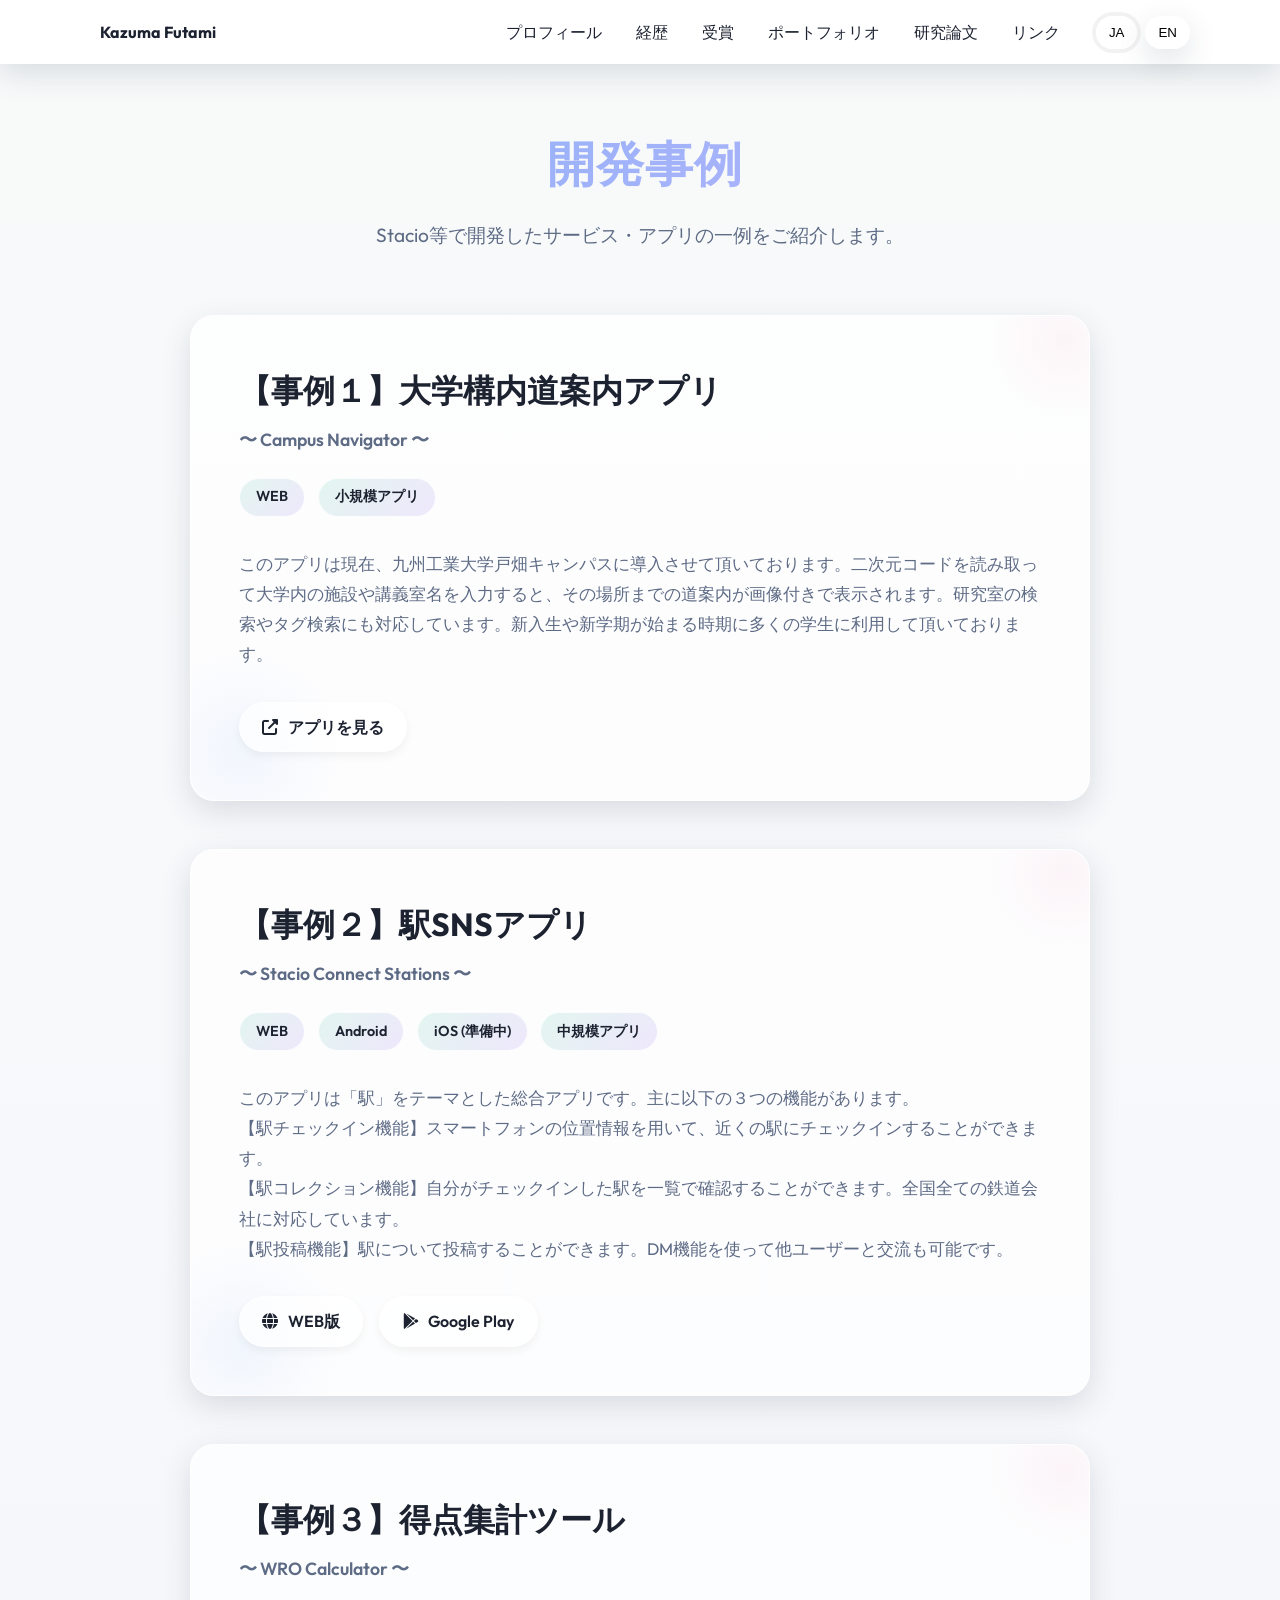
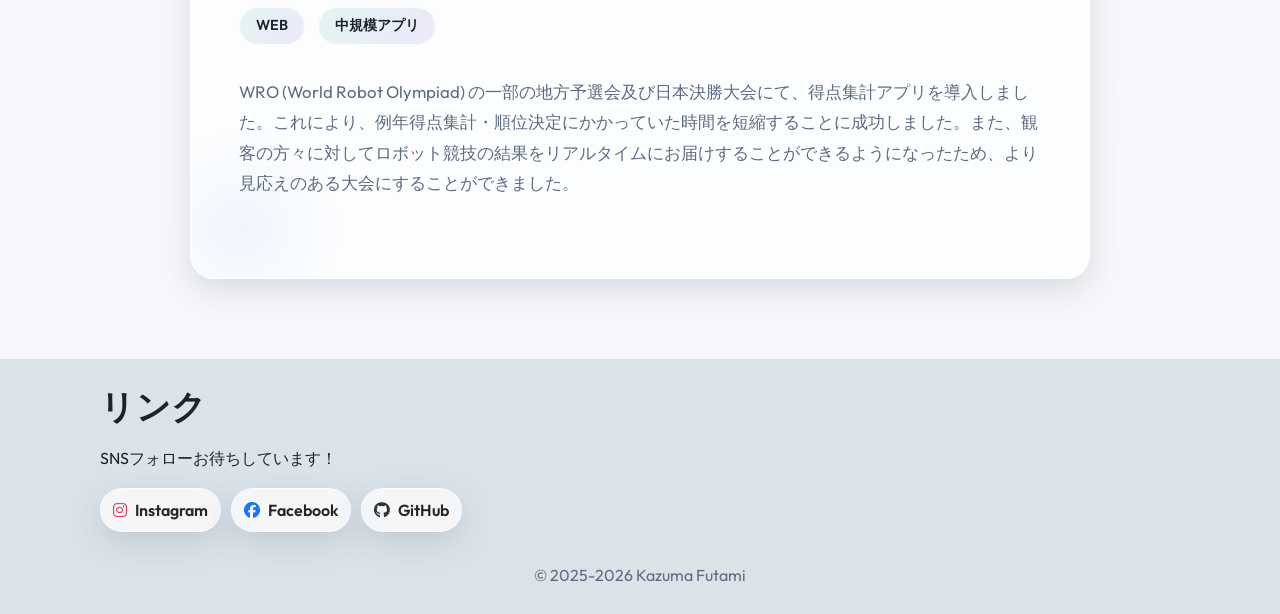
==== portfolio.html @ c8f2c3a1 "add: portfolio" ====
<!doctype html>
<html lang="ja">

<head>
    <meta charset="utf-8" />
    <meta name="viewport" content="width=device-width, initial-scale=1" />
    <title data-ja="Portfolio - Kazuma Futami" data-en="Portfolio - Kazuma Futami">Portfolio - Kazuma Futami</title>
    <link rel="stylesheet" href="./styles/main.css" />
    <link rel="stylesheet" href="./styles/portfolio.css" />
    <link rel="stylesheet" href="./styles/links.css" />
    <link rel="preconnect" href="https://fonts.googleapis.com">
    <link rel="preconnect" href="https://fonts.gstatic.com" crossorigin>
    <link href="https://fonts.googleapis.com/css2?family=Outfit:wght@300;400;600;700&display=swap" rel="stylesheet">
    <link rel="stylesheet" href="https://cdnjs.cloudflare.com/ajax/libs/font-awesome/6.5.0/css/all.min.css">
</head>

<body>
    <header class="topbar glass">
        <div class="container topbar__inner">
            <a class="brand" href="index.html">
                <span class="brand__logo"></span>
                <span class="brand__name" data-en="Kazuma Futami"></span>
            </a>
            <nav class="nav">
                <a href="index.html#about" data-ja="プロフィール" data-en="Profile"></a>
                <a href="index.html#experience" data-ja="経歴" data-en="Experience">経歴</a>
                <a href="index.html#awards" data-ja="受賞" data-en="Awards">受賞</a>
                <a href="index.html#portfolio" data-ja="ポートフォリオ" data-en="Portfolio">ポートフォリオ</a>
                <a href="index.html#publications" data-ja="研究論文" data-en="Publications">研究論文</a>
                <a href="index.html#links" data-ja="リンク" data-en="Links">リンク</a>
            </nav>
            <div class="lang-switch">
                <button id="btn-ja" class="chip" aria-pressed="true">JA</button>
                <button id="btn-en" class="chip" aria-pressed="false">EN</button>
            </div>
        </div>
    </header>

    <section class="section section--portfolio-page">
        <div class="container">
            <div class="portfolio-header animated-item" data-animation="fade-in-up" data-delay="0.1s">
                <h1 class="section__title" data-ja="開発事例" data-en="Products & Works">開発事例</h1>
                <p class="lead" data-ja="Stacio等で開発したサービス・アプリの一例をご紹介します。"
                    data-en="Here are some examples of services and applications developed at Stacio and others."></p>
            </div>

            <div class="project-list">
                <!-- Project 1 -->
                <article class="project-card glass animated-item" data-animation="fade-in-up" data-delay="0.2s">
                    <div class="project-card__content">
                        <h2 class="project-title" data-ja="【事例１】大学構内道案内アプリ" data-en="[Case 1] Campus Navigator"></h2>
                        <p class="project-subtitle">〜 Campus Navigator 〜</p>
                        <div class="project-tags">
                            <span class="tag">WEB</span>
                            <span class="tag">小規模アプリ</span>
                        </div>
                        <p class="project-desc"
                            data-ja="このアプリは現在、九州工業大学戸畑キャンパスに導入させて頂いております。二次元コードを読み取って大学内の施設や講義室名を入力すると、その場所までの道案内が画像付きで表示されます。研究室の検索やタグ検索にも対応しています。新入生や新学期が始まる時期に多くの学生に利用して頂いております。"
                            data-en="Currently introduced at the Tobata Campus of Kyushu Institute of Technology. By scanning a 2D code and entering the name of a facility or lecture room, directions to that location are displayed with images.">
                        </p>
                        <div class="project-links">
                            <a href="http://fk-exp.com/kyutech-navi/guide" target="_blank" rel="noopener"
                                class="pill-link">
                                <i class="fa-solid fa-external-link-alt"></i> アプリを見る
                            </a>
                        </div>
                    </div>
                </article>

                <!-- Project 2 -->
                <article class="project-card glass animated-item" data-animation="fade-in-up" data-delay="0.3s">
                    <div class="project-card__content">
                        <h2 class="project-title" data-ja="【事例２】駅SNSアプリ" data-en="[Case 2] Station SNS App"></h2>
                        <p class="project-subtitle">〜 Stacio Connect Stations 〜</p>
                        <div class="project-tags">
                            <span class="tag">WEB</span>
                            <span class="tag">Android</span>
                            <span class="tag">iOS (準備中)</span>
                            <span class="tag">中規模アプリ</span>
                        </div>
                        <p class="project-desc" data-ja="このアプリは「駅」をテーマとした総合アプリです。主に以下の３つの機能があります。
【駅チェックイン機能】スマートフォンの位置情報を用いて、近くの駅にチェックインすることができます。
【駅コレクション機能】自分がチェックインした駅を一覧で確認することができます。全国全ての鉄道会社に対応しています。
【駅投稿機能】駅について投稿することができます。DM機能を使って他ユーザーと交流も可能です。"
                            data-en="A comprehensive app themed around 'Stations'. Key features include Station Check-in using location, Station Collection of all train companies nationwide, and a Station Posting feature.">
                        </p>
                        <div class="project-links">
                            <a href="https://stacio.jp/home" target="_blank" rel="noopener" class="pill-link"><i
                                    class="fa-solid fa-globe"></i> WEB版</a>
                            <a href="https://play.google.com/store/apps/details?id=jp.stacio.twa" target="_blank"
                                rel="noopener" class="pill-link"><i class="fa-brands fa-google-play"></i> Google
                                Play</a>
                        </div>
                    </div>
                </article>

                <!-- Project 3 -->
                <article class="project-card glass animated-item" data-animation="fade-in-up" data-delay="0.4s">
                    <div class="project-card__content">
                        <h2 class="project-title" data-ja="【事例３】得点集計ツール" data-en="[Case 3] Score Calculator"></h2>
                        <p class="project-subtitle">〜 WRO Calculator 〜</p>
                        <div class="project-tags">
                            <span class="tag">WEB</span>
                            <span class="tag">中規模アプリ</span>
                        </div>
                        <p class="project-desc"
                            data-ja="WRO (World Robot Olympiad) の一部の地方予選会及び日本決勝大会にて、得点集計アプリを導入しました。これにより、例年得点集計・順位決定にかかっていた時間を短縮することに成功しました。また、観客の方々に対してロボット競技の結果をリアルタイムにお届けすることができるようになったため、より見応えのある大会にすることができました。"
                            data-en="Introduced at WRO regional qualifiers and Japan finals. Successfully reduced time for score calculation and provided real-time results to audiences.">
                        </p>
                    </div>
                </article>

            </div>
        </div>
    </section>

    <!-- Links ----------------------------------------------->
    <section id="links" class="section section--links">
        <div class="container">
            <h2 class="section__title" data-ja="リンク" data-en="Links">リンク</h2>

            <p data-ja="SNSフォローお待ちしています！" data-en="Please follow me !!"></p>
            <ul class="links">
                <li>
                    <a class="chip link sns-instagram" href="https://www.instagram.com/kazuma_f3k" target="_blank"
                        rel="noopener">
                        <i class="fa-brands fa-instagram"></i> Instagram
                    </a>
                </li>
                <li>
                    <a class="chip link sns-facebook" href="https://www.facebook.com/profile.php?id=61580060428258"
                        target="_blank" rel="noopener">
                        <i class="fa-brands fa-facebook"></i> Facebook
                    </a>
                </li>
                <!-- <li>
            <a class="chip link sns-x" href="https://x.com/yourname" target="_blank" rel="noopener">
                <i class="fa-brands fa-x-twitter"></i> X (Twitter)
            </a>
            </li> -->
                <li>
                    <a class="chip link sns-github" href="https://github.com/f3k-dev" target="_blank" rel="noopener">
                        <i class="fa-brands fa-github"></i> GitHub
                    </a>
                </li>
            </ul>
        </div>
    </section>


    <!-- footer ----------------------------------------------->
    <footer class="footer">
        <div class="container">
            <p>&copy; 2025-<span id="year"></span> <span data-ja="Kazuma Futami" data-en="Kazuma Futami"></span></p>
        </div>
    </footer>

    <script src="scripts.js"></script>
</body>

</html>
---- styles/main.css ----
:root{
  --bg: #f6f7fb;
  --text: #1c2230;
  --muted: #5e6b85;

  --primary: #86b3f4;      /* 淡い青 */
  --accent: #f7a6c2;       /* 淡いピンク */
  --mint: #a8e6cf;         /* ミント */
  --sun: #ffd3b6;          /* サンセット */
  --iris: #bdb2ff;         /* ラベンダー */

  --grad-1: linear-gradient(135deg, var(--primary), var(--iris));
  --grad-2: linear-gradient(135deg, #f2fffa, var(--sun));

  --grad-3: linear-gradient(180deg, #244e88, #cfe3ff);
  --grad-4: linear-gradient(180deg, #cfe3ff, #cfebff);
  --glass-bg: rgba(255, 255, 255, 0.68);
  --glass-border: rgba(255,255,255,0.6);

  --container: 1100px;
  --radius: 18px;
  --shadow: 0 10px 30px rgba(44,61,88,.15);
}

*{box-sizing: border-box}
html,body{margin:0;padding:0}
body{
  font-family: 'Outfit', system-ui, -apple-system, 'Segoe UI', Roboto, 'Hiragino Kaku Gothic ProN', 'Noto Sans JP', 'Yu Gothic', sans-serif;
  color: var(--text);
  /* background:
    radial-gradient(60% 40% at 10% 10%, rgba(134,179,244,.25), transparent 60%),
    radial-gradient(50% 40% at 90% 20%, rgba(183, 148, 244, .22), transparent 60%),
    radial-gradient(30% 30% at 50% 100%, rgba(168, 230, 207, .20), transparent 60%),
    var(--bg); */
  line-height: 1.65;
}

.margin-top0 { margin-top: 0; } 

/* Layout helpers */
.container{width:min(100% - 2rem, var(--container)); margin-inline:auto}
.section{padding: 20px 0}
.section--hero{padding-top: 40px; padding-bottom: 40px; background: var(--grad-3)}
.section--about{padding-top: 40px; padding-bottom: 40px; background: linear-gradient(90deg, rgba(228, 236, 236, 0.268), rgba(179, 153, 200, 0.146))}
.section--awards{background: linear-gradient(175deg, #f6fff8, #fff2cd)}
.section--links{background: #dbe3e9;}
/* .section--yellow{background: linear-gradient(135deg, rgba(197, 237, 158, 0.527), rgba(255, 199, 142, 0.406))} */
.section--experience{background: linear-gradient(180deg, rgba(202, 244, 255, 0.762), rgba(72, 84, 255, 0.406))}

.section__title{
  font-size: clamp(26px, 3.2vw, 34px);
  margin: 0 0 10px 10px;
  letter-spacing: .02em;
}
.lead{font-size: 18px; color: var(--muted); margin-top:-8px;}

/* Topbar */
.topbar{
  position: sticky; top: 0; z-index: 1000;
  backdrop-filter: blur(10px);
  border-bottom:1px solid var(--glass-border);
}
.topbar__inner{
  display:flex; align-items:center; justify-content:space-between; gap: 18px; padding: 10px 0;
}
.brand{display:flex; align-items:center; gap:10px; text-decoration:none; color:inherit}
.brand__logo{font-size: 22px}
.brand__name{font-weight:700}
.nav{display:flex; gap:14px; margin-left:auto}
.nav a{padding:8px 10px; text-decoration:none; color:inherit; border-radius:12px}
.nav a:hover{background: rgba(255,255,255,.4)}
.lang-switch{display:flex; gap:8px; margin-left: 8px}
.chip{
  border:1px solid var(--glass-border); background: var(--glass-bg); border-radius:999px;
  padding:8px 12px; cursor:pointer; box-shadow: var(--shadow);
}
.chip[aria-pressed="true"]{outline: 2px solid #0000; box-shadow: 0 0 0 2px white inset, 0 0 0 4px rgba(0,0,0,.05)}



/* Cards & Glass */
.glass{
  background: var(--glass-bg);
  border: 1px solid var(--glass-border);
  box-shadow: var(--shadow);
}
.card{padding: 6px 24px; border-radius: var(--radius)}
.cards{display:grid; grid-template-columns: repeat(auto-fit, minmax(260px, 1fr)); gap: 16px; padding:0; list-style:none}




/* Footer */
.footer{padding: 10px 0; text-align:center; color: var(--muted); background: #dbe3e9;}
.footer p{margin-top: 0;}

/* Responsive */
@media (max-width: 900px){
  .hero__grid{grid-template-columns: 1fr}
  .nav{display:none}
  .hero__photo img{width: 200px; height: auto;}
}
@media (max-width: 520px){
  /* .section{padding: 72px 0} */
  .hero__meta li{grid-template-columns: 80px 1fr}
}





@media (max-width: 520px){
  .pill-link{ padding:6px 10px; font-size:.9rem; }
}
---- styles/portfolio.css ----
/* Portfolio Section (Main Page Cover) */
.section--portfolio {
    background: linear-gradient(135deg, rgba(168, 230, 207, 0.4), rgba(183, 148, 244, 0.3));
}

.portfolio-cover {
    display: flex;
    align-items: center;
    justify-content: space-between;
    gap: 2rem;
    padding: 3rem;
    border-radius: 24px;
    position: relative;
    overflow: hidden;
    /* margin-top: 1rem; */
}

.portfolio-cover__content {
    flex: 1;
    z-index: 2;
}

.portfolio-cover__content h3 {
    font-size: clamp(28px, 4vw, 36px);
    margin-top: 0;
    margin-bottom: 1rem;
    background: var(--grad-1);
    -webkit-background-clip: text;
    -webkit-text-fill-color: transparent;
}

.portfolio-cover__content p {
    font-size: 1.1rem;
    color: var(--muted);
    margin-bottom: 2rem;
    max-width: 500px;
}

.portfolio-btn {
    display: inline-flex;
    align-items: center;
    gap: 0.8rem;
    padding: 0.8rem 1.8rem;
    font-weight: 600;
    color: var(--text);
    text-decoration: none;
    border-radius: 99px;
    transition: all 0.3s cubic-bezier(0.25, 0.8, 0.25, 1);
    background: rgba(255, 255, 255, 0.8);
    border: 1px solid rgba(255, 255, 255, 0.9);
}

.portfolio-btn:hover {
    transform: translateY(-3px);
    box-shadow: 0 10px 25px rgba(183, 148, 244, 0.3);
    background: #fff;
}

.portfolio-btn i {
    transition: transform 0.3s ease;
}

.portfolio-btn:hover i {
    transform: translateX(5px);
}

.portfolio-cover__visual {
    flex: 1;
    height: 250px;
    position: relative;
    display: flex;
    align-items: center;
    justify-content: center;
    z-index: 1;
}

.cover-icon {
    font-size: 6rem;
    color: rgba(255, 255, 255, 0.9);
    z-index: 2;
    filter: drop-shadow(0 10px 20px rgba(0, 0, 0, 0.1));
}

.blob {
    position: absolute;
    filter: blur(40px);
    border-radius: 50%;
    opacity: 0.6;
    animation: float 8s ease-in-out infinite;
}

.blob-1 {
    width: 200px;
    height: 200px;
    background: var(--primary);
    top: 10%;
    left: 20%;
    animation-delay: 0s;
}

.blob-2 {
    width: 180px;
    height: 180px;
    background: var(--accent);
    bottom: 10%;
    right: 20%;
    animation-delay: -4s;
}

@keyframes float {

    0%,
    100% {
        transform: translateY(0) scale(1);
    }

    50% {
        transform: translateY(-20px) scale(1.05);
    }
}

@media (max-width: 768px) {
    .portfolio-cover {
        flex-direction: column;
        padding: 2rem;
        text-align: center;
    }

    .portfolio-cover__content p {
        margin: 0 auto 2rem;
    }

    .portfolio-cover__visual {
        width: 100%;
        height: 200px;
    }
}

/* Portfolio Target Page Layout */
.section--portfolio-page {
    background: linear-gradient(180deg, rgba(228, 236, 236, 0.268), rgba(246, 247, 251, 1));
    min-height: calc(100vh - 120px);
    padding-top: 60px;
    padding-bottom: 80px;
}

.portfolio-header {
    text-align: center;
    margin-bottom: 4rem;
}

.portfolio-header .section__title {
    font-size: clamp(32px, 5vw, 48px);
    margin-bottom: 1rem;
    background: var(--grad-1);
    -webkit-background-clip: text;
    -webkit-text-fill-color: transparent;
}

.portfolio-header .lead {
    font-size: 1.2rem;
    color: var(--muted);
    max-width: 600px;
    margin: 0 auto;
}

/* Project List (Vertical Layout) */
.project-list {
    display: flex;
    flex-direction: column;
    gap: 3rem;
    max-width: 900px;
    margin: 0 auto;
}

.project-card {
    display: flex;
    flex-direction: column;
    padding: 3rem;
    border-radius: 24px;
    position: relative;
    overflow: hidden;
    transition: transform 0.4s cubic-bezier(0.25, 0.8, 0.25, 1), box-shadow 0.4s;
    background: var(--glass-bg);
    border: 1px solid var(--glass-border);
}

.project-card:hover {
    transform: translateY(-5px) scale(1.01);
    box-shadow: 0 20px 40px rgba(183, 148, 244, 0.15);
}

/* Abstract Background accents inside cards */
.project-card::before {
    content: '';
    position: absolute;
    top: -50px;
    right: -50px;
    width: 150px;
    height: 150px;
    background: radial-gradient(circle, var(--accent) 0%, transparent 70%);
    opacity: 0.1;
    border-radius: 50%;
    z-index: 0;
}

.project-card::after {
    content: '';
    position: absolute;
    bottom: -50px;
    left: -50px;
    width: 200px;
    height: 200px;
    background: radial-gradient(circle, var(--primary) 0%, transparent 70%);
    opacity: 0.1;
    border-radius: 50%;
    z-index: 0;
}

.project-card__content {
    position: relative;
    z-index: 1;
}

.project-title {
    font-size: clamp(24px, 3vw, 32px);
    margin: 0 0 0.5rem 0;
    color: var(--text);
    font-weight: 700;
}

.project-subtitle {
    font-size: 1.1rem;
    color: var(--muted);
    margin: 0 0 1.5rem 0;
    font-weight: 600;
}

.project-tags {
    display: flex;
    flex-wrap: wrap;
    gap: 0.8rem;
    margin-bottom: 2rem;
}

.project-tags .tag {
    background: linear-gradient(135deg, rgba(168, 230, 207, 0.3), rgba(183, 148, 244, 0.2));
    color: var(--text);
    padding: 0.4rem 1rem;
    border-radius: 99px;
    font-size: 0.9rem;
    font-weight: 600;
    border: 1px solid rgba(255, 255, 255, 0.8);
}

.project-desc {
    font-size: 1.05rem;
    color: var(--muted);
    line-height: 1.8;
    margin-bottom: 2rem;
    white-space: pre-wrap;
}

.project-links {
    display: flex;
    gap: 1rem;
    flex-wrap: wrap;
}

.pill-link {
    display: inline-flex;
    align-items: center;
    gap: 0.6rem;
    padding: 0.7rem 1.4rem;
    border-radius: 99px;
    text-decoration: none;
    font-weight: 600;
    background: var(--glass-bg);
    border: 1px solid var(--glass-border);
    color: var(--text);
    transition: all 0.3s ease;
    box-shadow: 0 4px 10px rgba(0, 0, 0, 0.05);
}

.pill-link:hover {
    background: #fff;
    transform: translateY(-2px);
    box-shadow: 0 8px 20px rgba(183, 148, 244, 0.2);
}

@media (max-width: 768px) {
    .project-card {
        padding: 2rem;
    }
}
---- styles/links.css ----
/* Links */
.links{display:flex; flex-wrap:wrap; gap:10px; padding:0; list-style:none}

.section--links p{
    margin-left: 10px;
    margin-top: 0;
}




/* SNSリンク用カラー設定 */
.sns-instagram i { color: #E4405F; }
.sns-facebook i { color: #1877F2; }
.sns-x i { color: #000000; }
.sns-github i { color: #333333; }

.links{
    margin: 0 10px;
}

.links a {
  display: inline-flex;
  align-items: center;
  gap: 8px;
  font-weight: 600;
  text-decoration: none;
  transition: transform 0.2s ease, box-shadow 0.2s ease;
  color: #252525;
}

.links a:hover {
  transform: translateY(-2px);
  box-shadow: 0 4px 12px rgba(0,0,0,0.1);
  text-decoration: none;
}
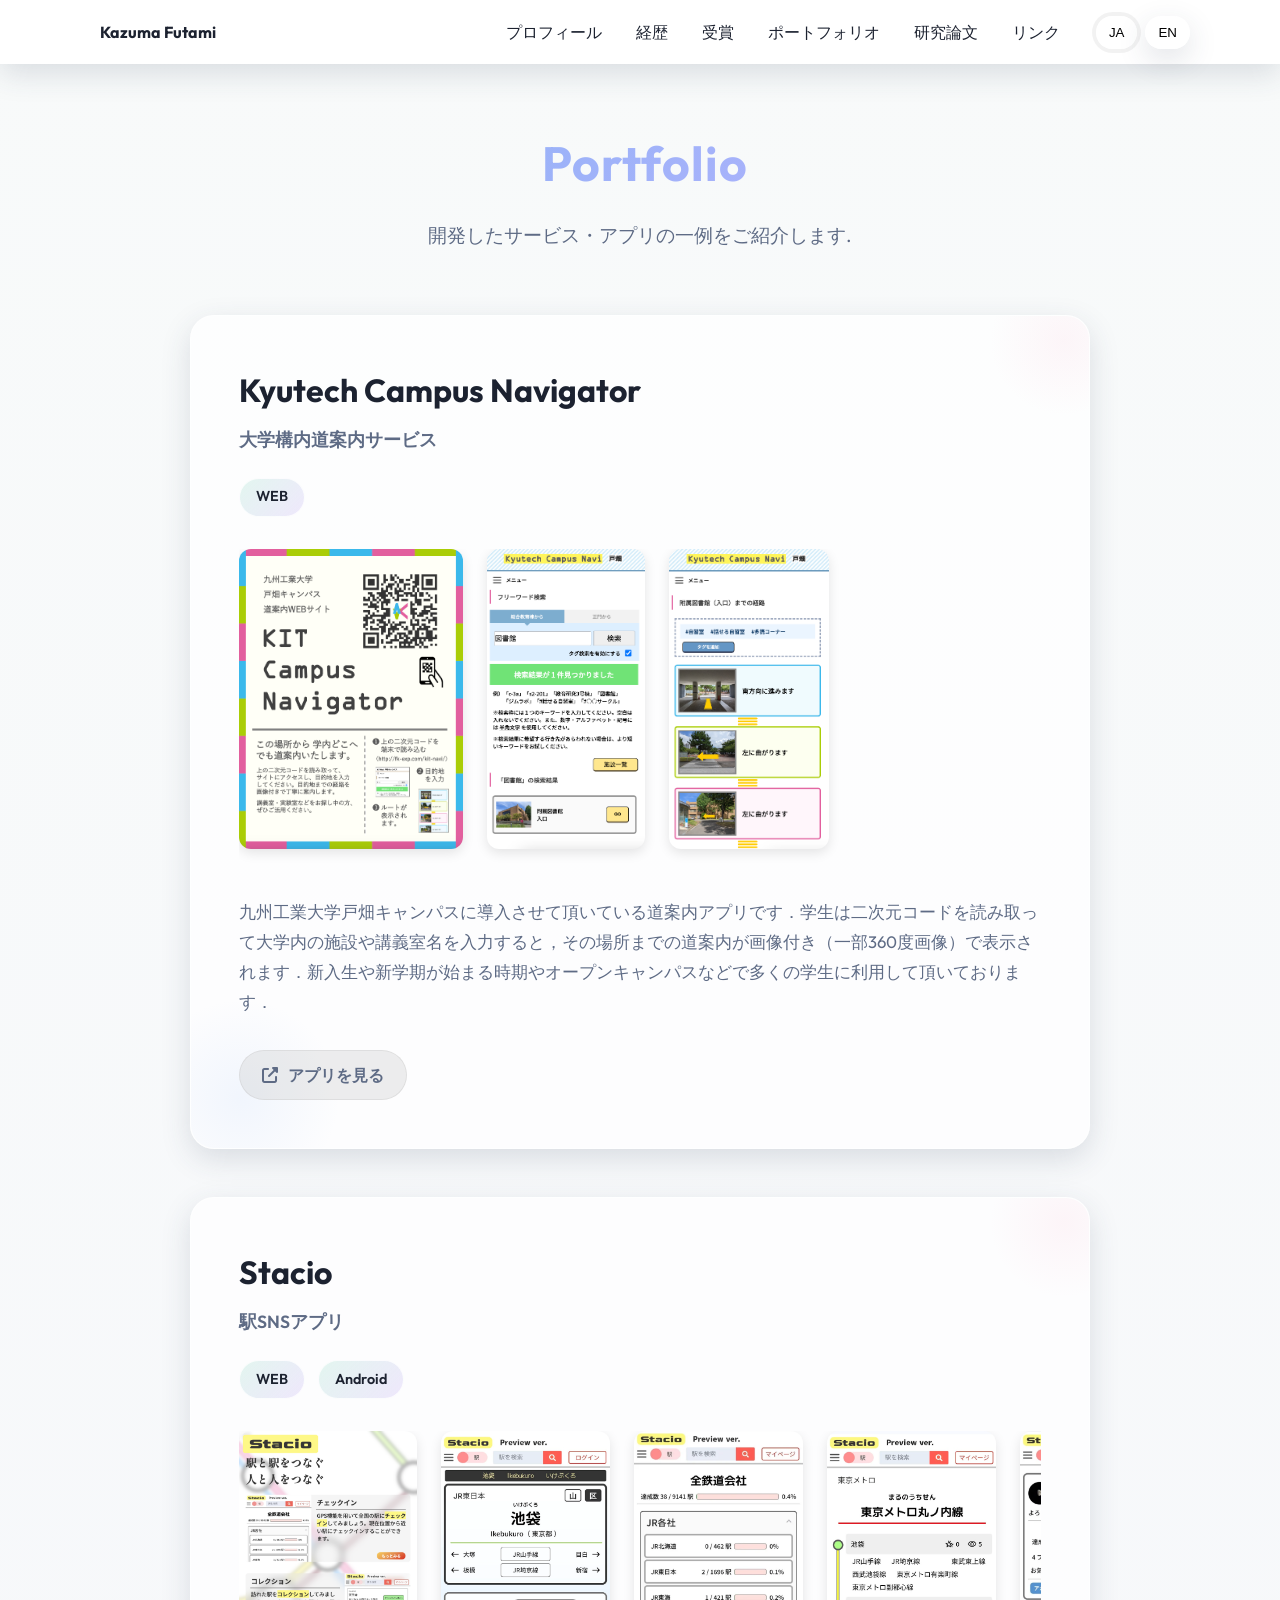
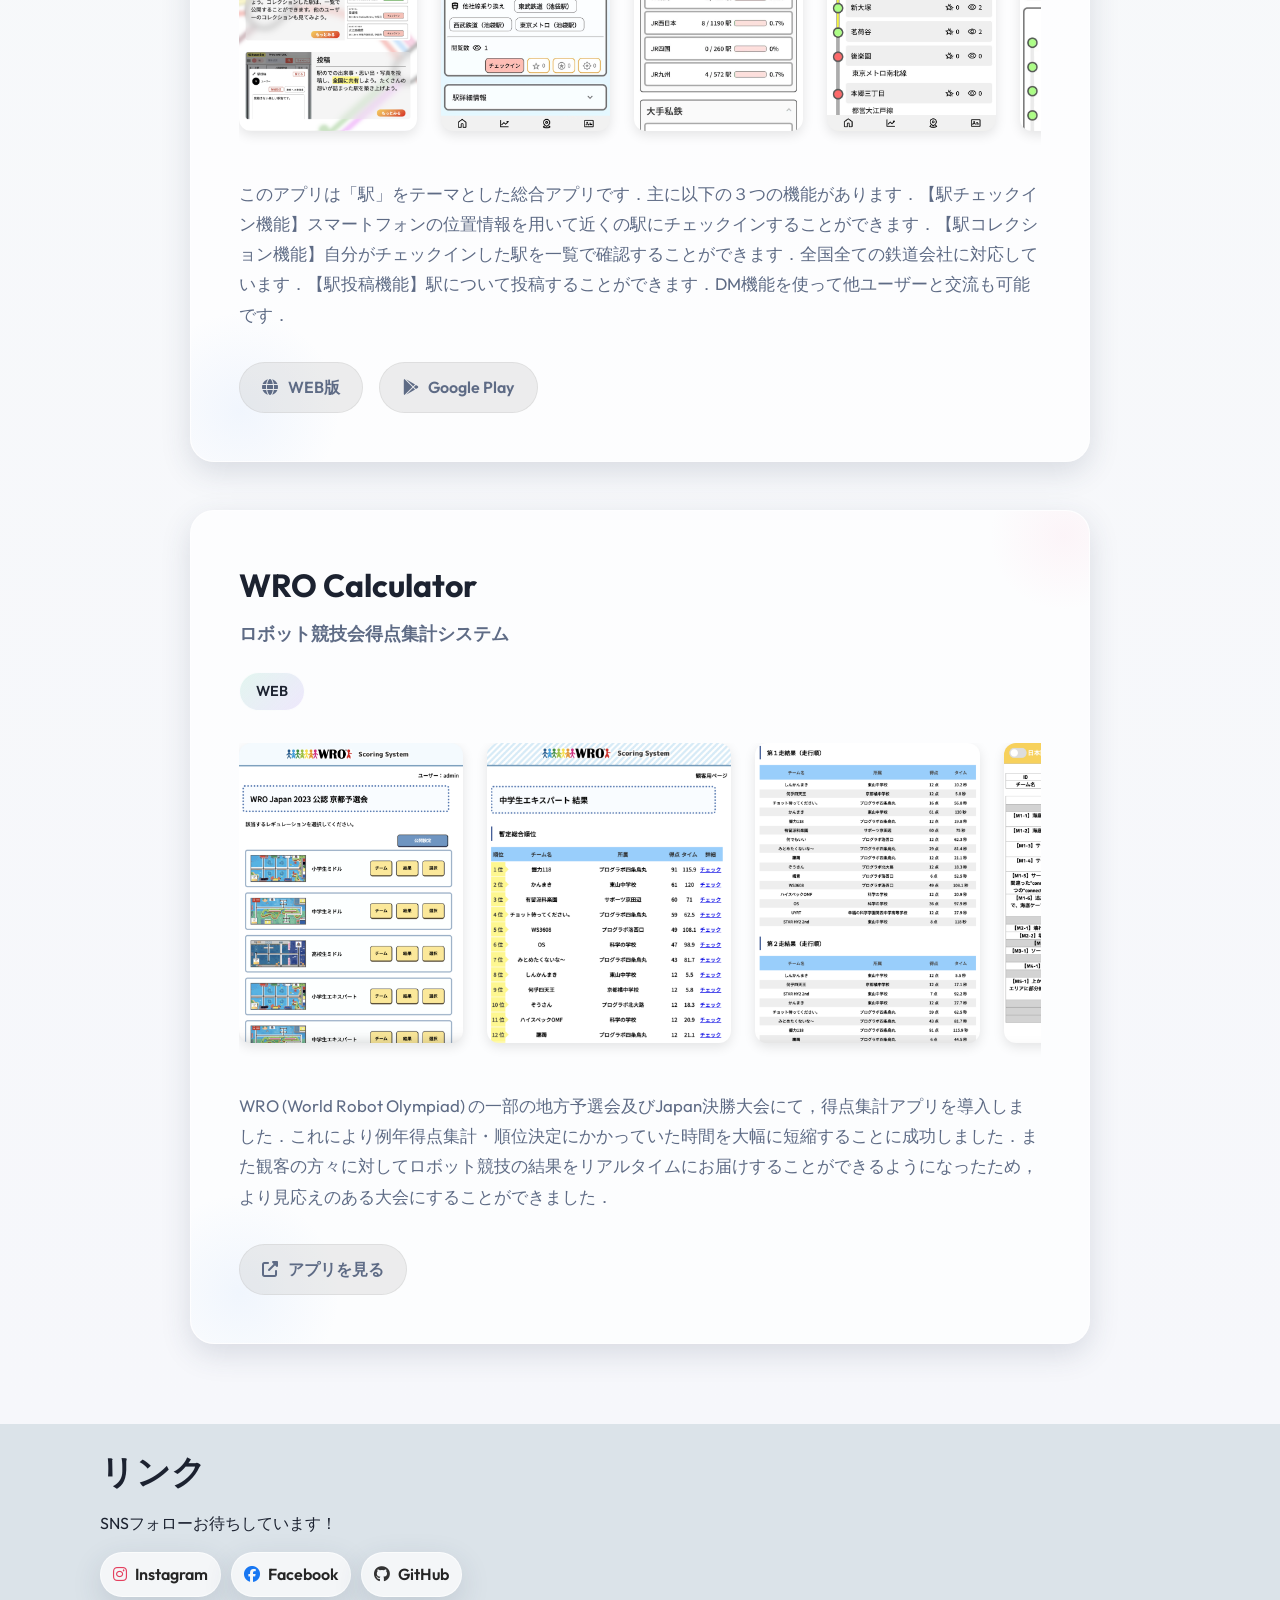
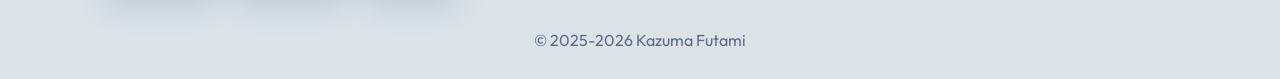
==== commit 088ba57b: "add: portfolio img" ====
--- a/portfolio.html
+++ b/portfolio.html
@@ -39,76 +39,99 @@
     <section class="section section--portfolio-page">
         <div class="container">
             <div class="portfolio-header animated-item" data-animation="fade-in-up" data-delay="0.1s">
-                <h1 class="section__title" data-ja="開発事例" data-en="Products & Works">開発事例</h1>
-                <p class="lead" data-ja="Stacio等で開発したサービス・アプリの一例をご紹介します。"
-                    data-en="Here are some examples of services and applications developed at Stacio and others."></p>
+                <h1 class="section__title" data-ja="Portfolio" data-en="Portfolio"></h1>
+                <p class="lead" data-ja="開発したサービス・アプリの一例をご紹介します."
+                    data-en="Here are some examples of services and applications I have developed."></p>
             </div>
 
             <div class="project-list">
-                <!-- Project 1 -->
+
+
+                <!-- Project 1 -------------------------------------------------------->
                 <article class="project-card glass animated-item" data-animation="fade-in-up" data-delay="0.2s">
                     <div class="project-card__content">
-                        <h2 class="project-title" data-ja="【事例１】大学構内道案内アプリ" data-en="[Case 1] Campus Navigator"></h2>
-                        <p class="project-subtitle">〜 Campus Navigator 〜</p>
+                        <h2 class="project-title" data-ja="Kyutech Campus Navigator" data-en="Kyutech Campus Navigator">
+                        </h2>
+                        <p class="project-subtitle" data-ja="大学構内道案内サービス" data-en="Campus Navigation Service"></p>
                         <div class="project-tags">
                             <span class="tag">WEB</span>
-                            <span class="tag">小規模アプリ</span>
+                        </div>
+                        <div class="project-images">
+                            <img src="assets/portfolio/kcn1.png" alt="Campus Navigator Screenshot 1">
+                            <img src="assets/portfolio/kcn2.png" alt="Campus Navigator Screenshot 2">
+                            <img src="assets/portfolio/kcn3.png" alt="Campus Navigator Screenshot 3">
                         </div>
                         <p class="project-desc"
-                            data-ja="このアプリは現在、九州工業大学戸畑キャンパスに導入させて頂いております。二次元コードを読み取って大学内の施設や講義室名を入力すると、その場所までの道案内が画像付きで表示されます。研究室の検索やタグ検索にも対応しています。新入生や新学期が始まる時期に多くの学生に利用して頂いております。"
-                            data-en="Currently introduced at the Tobata Campus of Kyushu Institute of Technology. By scanning a 2D code and entering the name of a facility or lecture room, directions to that location are displayed with images.">
+                            data-ja="九州工業大学戸畑キャンパスに導入させて頂いている道案内アプリです．学生は二次元コードを読み取って大学内の施設や講義室名を入力すると，その場所までの道案内が画像付き（一部360度画像）で表示されます．新入生や新学期が始まる時期やオープンキャンパスなどで多くの学生に利用して頂いております．"
+                            data-en="This is a navigation app currently introduced at the Kyutech Tobata Campus. By scanning a 2D code and entering the name of a facility or lecture room, students are guided to their destination with images (including some 360-degree views). It is widely used by many students, especially freshmen, during the start of the new semester and at open campuses.">
                         </p>
                         <div class="project-links">
                             <a href="http://fk-exp.com/kyutech-navi/guide" target="_blank" rel="noopener"
-                                class="pill-link">
+                                class="pill-link disabled">
                                 <i class="fa-solid fa-external-link-alt"></i> アプリを見る
                             </a>
                         </div>
                     </div>
                 </article>
 
-                <!-- Project 2 -->
+                <!-- Project 2 -------------------------------------------------------->
                 <article class="project-card glass animated-item" data-animation="fade-in-up" data-delay="0.3s">
                     <div class="project-card__content">
-                        <h2 class="project-title" data-ja="【事例２】駅SNSアプリ" data-en="[Case 2] Station SNS App"></h2>
-                        <p class="project-subtitle">〜 Stacio Connect Stations 〜</p>
+                        <h2 class="project-title" data-ja="Stacio" data-en="Stacio"></h2>
+                        <p class="project-subtitle" data-ja="駅SNSアプリ" data-en="Station SNS App"></p>
                         <div class="project-tags">
                             <span class="tag">WEB</span>
                             <span class="tag">Android</span>
-                            <span class="tag">iOS (準備中)</span>
-                            <span class="tag">中規模アプリ</span>
                         </div>
-                        <p class="project-desc" data-ja="このアプリは「駅」をテーマとした総合アプリです。主に以下の３つの機能があります。
-【駅チェックイン機能】スマートフォンの位置情報を用いて、近くの駅にチェックインすることができます。
-【駅コレクション機能】自分がチェックインした駅を一覧で確認することができます。全国全ての鉄道会社に対応しています。
-【駅投稿機能】駅について投稿することができます。DM機能を使って他ユーザーと交流も可能です。"
-                            data-en="A comprehensive app themed around 'Stations'. Key features include Station Check-in using location, Station Collection of all train companies nationwide, and a Station Posting feature.">
+                        <div class="project-images">
+                            <img src="assets/portfolio/stacio1.png" alt="Stacio Screenshot 1">
+                            <img src="assets/portfolio/stacio2.webp" alt="Stacio Screenshot 2">
+                            <img src="assets/portfolio/stacio3.webp" alt="Stacio Screenshot 3">
+                            <img src="assets/portfolio/stacio4.webp" alt="Stacio Screenshot 4">
+                            <img src="assets/portfolio/stacio5.webp" alt="Stacio Screenshot 5">
+                        </div>
+                        <p class="project-desc"
+                            data-ja="このアプリは「駅」をテーマとした総合アプリです．主に以下の３つの機能があります．【駅チェックイン機能】スマートフォンの位置情報を用いて近くの駅にチェックインすることができます．【駅コレクション機能】自分がチェックインした駅を一覧で確認することができます．全国全ての鉄道会社に対応しています．【駅投稿機能】駅について投稿することができます．DM機能を使って他ユーザーと交流も可能です．"
+                            data-en="This is a comprehensive app themed around 'stations'. It mainly features the following three functions: [Station Check-in] You can check in at nearby stations using your smartphone's location information. [Station Collection] You can view a list of stations you have checked in at. It supports all railway companies nationwide. [Station Post] You can post about stations and interact with other users via the direct message function.">
                         </p>
                         <div class="project-links">
-                            <a href="https://stacio.jp/home" target="_blank" rel="noopener" class="pill-link"><i
-                                    class="fa-solid fa-globe"></i> WEB版</a>
+                            <a href="https://stacio.jp/home" target="_blank" rel="noopener"
+                                class="pill-link disabled"><i class="fa-solid fa-globe"></i> WEB版</a>
                             <a href="https://play.google.com/store/apps/details?id=jp.stacio.twa" target="_blank"
-                                rel="noopener" class="pill-link"><i class="fa-brands fa-google-play"></i> Google
+                                rel="noopener" class="pill-link disabled"><i class="fa-brands fa-google-play"></i>
+                                Google
                                 Play</a>
                         </div>
                     </div>
                 </article>
 
-                <!-- Project 3 -->
+                <!-- Project 3 -------------------------------------------------------->
                 <article class="project-card glass animated-item" data-animation="fade-in-up" data-delay="0.4s">
                     <div class="project-card__content">
-                        <h2 class="project-title" data-ja="【事例３】得点集計ツール" data-en="[Case 3] Score Calculator"></h2>
-                        <p class="project-subtitle">〜 WRO Calculator 〜</p>
+                        <h2 class="project-title" data-ja="WRO Calculator" data-en="WRO Calculator"></h2>
+                        <p class="project-subtitle" data-ja="ロボット競技会得点集計システム"
+                            data-en="Robot Competition Score Calculation System"></p>
                         <div class="project-tags">
                             <span class="tag">WEB</span>
-                            <span class="tag">中規模アプリ</span>
+                        </div>
+                        <div class="project-images">
+                            <img src="assets/portfolio/wro1.png" alt="WRO Calculator Screenshot 1">
+                            <img src="assets/portfolio/wro2.png" alt="WRO Calculator Screenshot 2">
+                            <img src="assets/portfolio/wro3.png" alt="WRO Calculator Screenshot 3">
+                            <img src="assets/portfolio/wro4.png" alt="WRO Calculator Screenshot 4">
                         </div>
                         <p class="project-desc"
-                            data-ja="WRO (World Robot Olympiad) の一部の地方予選会及び日本決勝大会にて、得点集計アプリを導入しました。これにより、例年得点集計・順位決定にかかっていた時間を短縮することに成功しました。また、観客の方々に対してロボット競技の結果をリアルタイムにお届けすることができるようになったため、より見応えのある大会にすることができました。"
-                            data-en="Introduced at WRO regional qualifiers and Japan finals. Successfully reduced time for score calculation and provided real-time results to audiences.">
+                            data-ja="WRO (World Robot Olympiad) の一部の地方予選会及びJapan決勝大会にて，得点集計アプリを導入しました．これにより例年得点集計・順位決定にかかっていた時間を大幅に短縮することに成功しました．また観客の方々に対してロボット競技の結果をリアルタイムにお届けすることができるようになったため，より見応えのある大会にすることができました．"
+                            data-en="We introduced a score calculation app at some regional qualifiers and the Japan finals of the WRO (World Robot Olympiad). This successfully and significantly reduced the time conventionally required for score aggregation and ranking determination. Furthermore, by delivering the results of the robotics competition to the audience in real-time, we were able to make the tournament even more spectacular.">
                         </p>
+                        <div class="project-links">
+                            <a href="#" target="_blank" rel="noopener" class="pill-link disabled">
+                                <i class="fa-solid fa-external-link-alt"></i> アプリを見る
+                            </a>
+                        </div>
                     </div>
                 </article>
+                <!-- Project i -------------------------------------------------------->
 
             </div>
         </div>
--- a/styles/portfolio.css
+++ b/styles/portfolio.css
@@ -123,16 +123,14 @@
     .portfolio-cover {
         flex-direction: column;
         padding: 2rem;
-        text-align: center;
     }
 
     .portfolio-cover__content p {
-        margin: 0 auto 2rem;
+        margin-bottom: 2rem;
     }
 
     .portfolio-cover__visual {
-        width: 100%;
-        height: 200px;
+        display: none;
     }
 }
 
@@ -251,6 +249,46 @@
     font-size: 0.9rem;
     font-weight: 600;
     border: 1px solid rgba(255, 255, 255, 0.8);
+}
+
+.project-images {
+    display: flex;
+    gap: 1.5rem;
+    overflow-x: auto;
+    padding-bottom: 1rem;
+    margin-bottom: 2rem;
+    scroll-snap-type: x mandatory;
+    scroll-behavior: smooth;
+    -webkit-overflow-scrolling: touch;
+}
+
+.project-images::-webkit-scrollbar {
+    height: 8px;
+}
+
+.project-images::-webkit-scrollbar-track {
+    background: rgba(0, 0, 0, 0.05);
+    border-radius: 4px;
+}
+
+.project-images::-webkit-scrollbar-thumb {
+    background: var(--primary);
+    border-radius: 4px;
+}
+
+.project-images::-webkit-scrollbar-thumb:hover {
+    background: var(--iris);
+}
+
+.project-images img {
+    height: 300px;
+    width: auto;
+    border-radius: 12px;
+    object-fit: cover;
+    box-shadow: 0 4px 12px rgba(0, 0, 0, 0.1);
+    scroll-snap-align: start;
+    flex-shrink: 0;
+    background: #fff;
 }
 
 .project-desc {
@@ -282,12 +320,21 @@
     box-shadow: 0 4px 10px rgba(0, 0, 0, 0.05);
 }
 
-.pill-link:hover {
+.pill-link:not(.disabled):hover {
     background: #fff;
     transform: translateY(-2px);
     box-shadow: 0 8px 20px rgba(183, 148, 244, 0.2);
 }
 
+.pill-link.disabled {
+    background: rgba(200, 200, 200, 0.3);
+    color: var(--muted);
+    border-color: rgba(200, 200, 200, 0.4);
+    cursor: not-allowed;
+    pointer-events: none;
+    box-shadow: none;
+}
+
 @media (max-width: 768px) {
     .project-card {
         padding: 2rem;
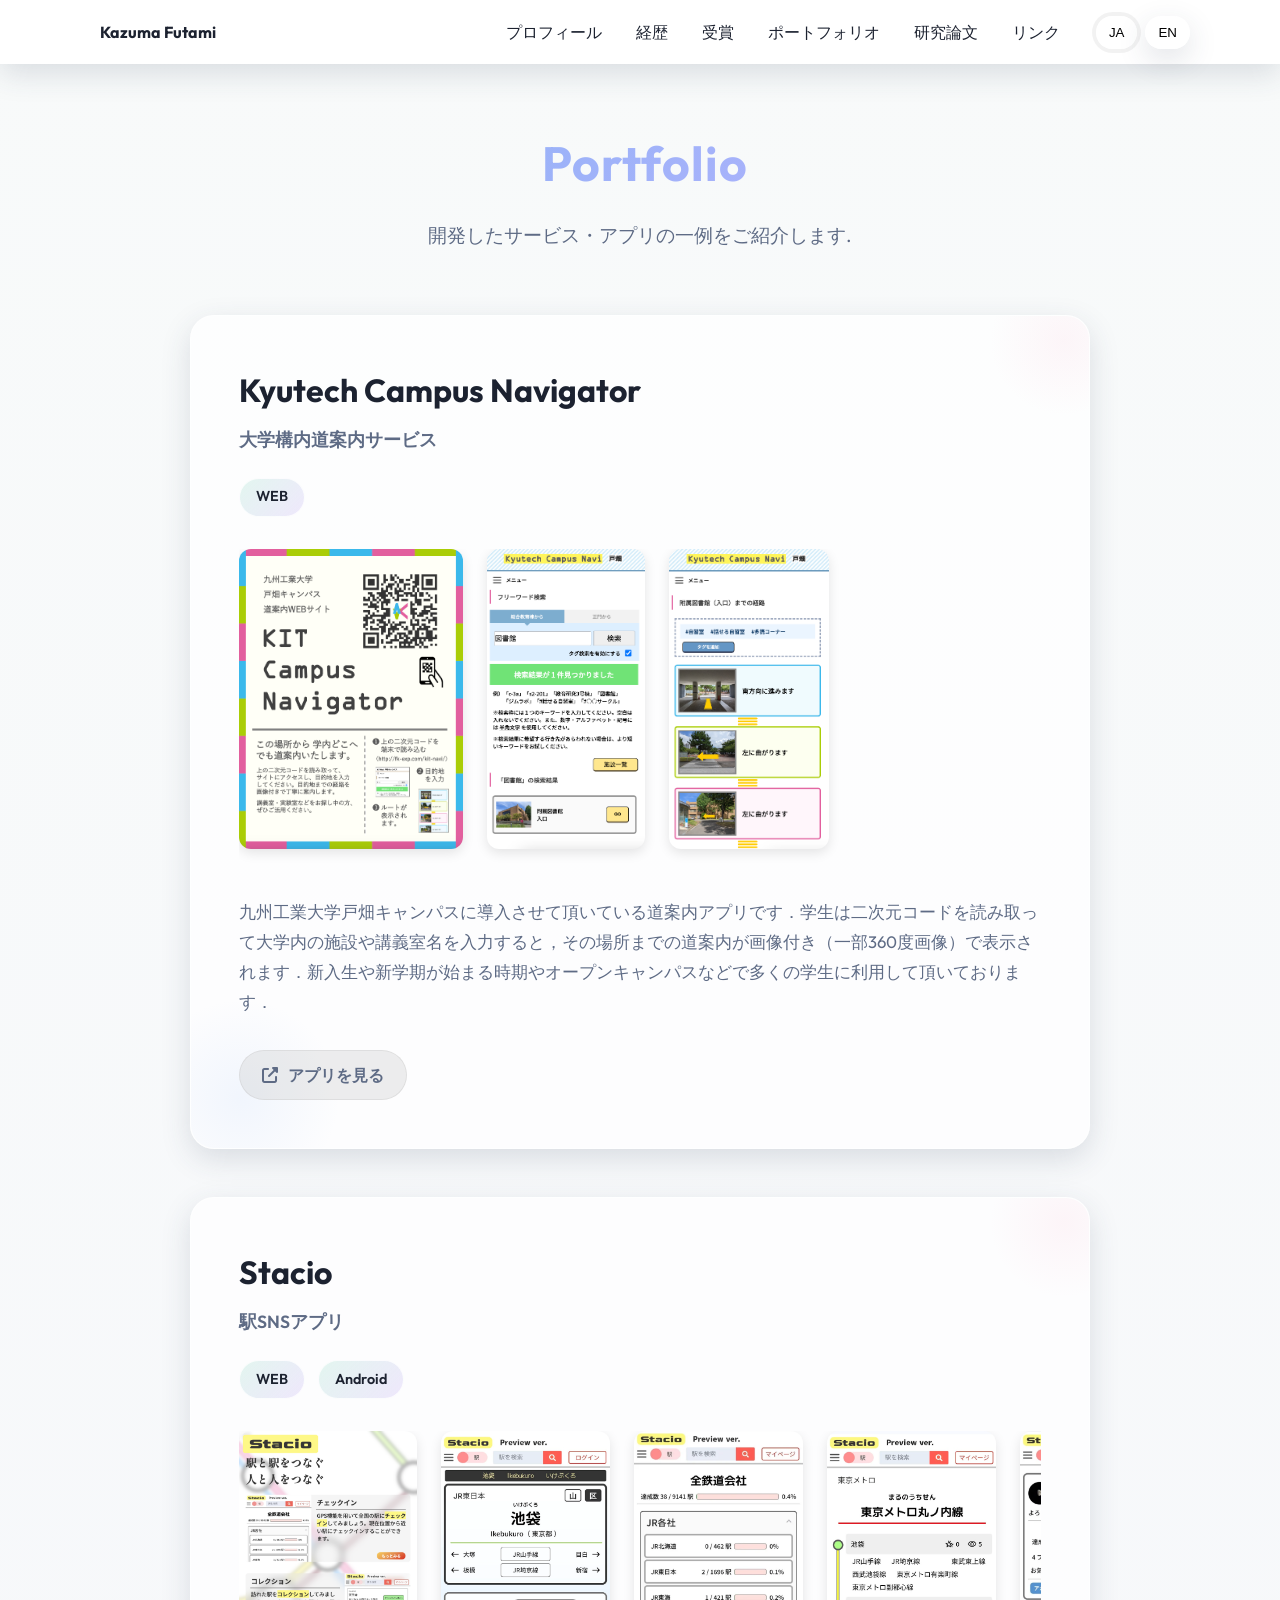
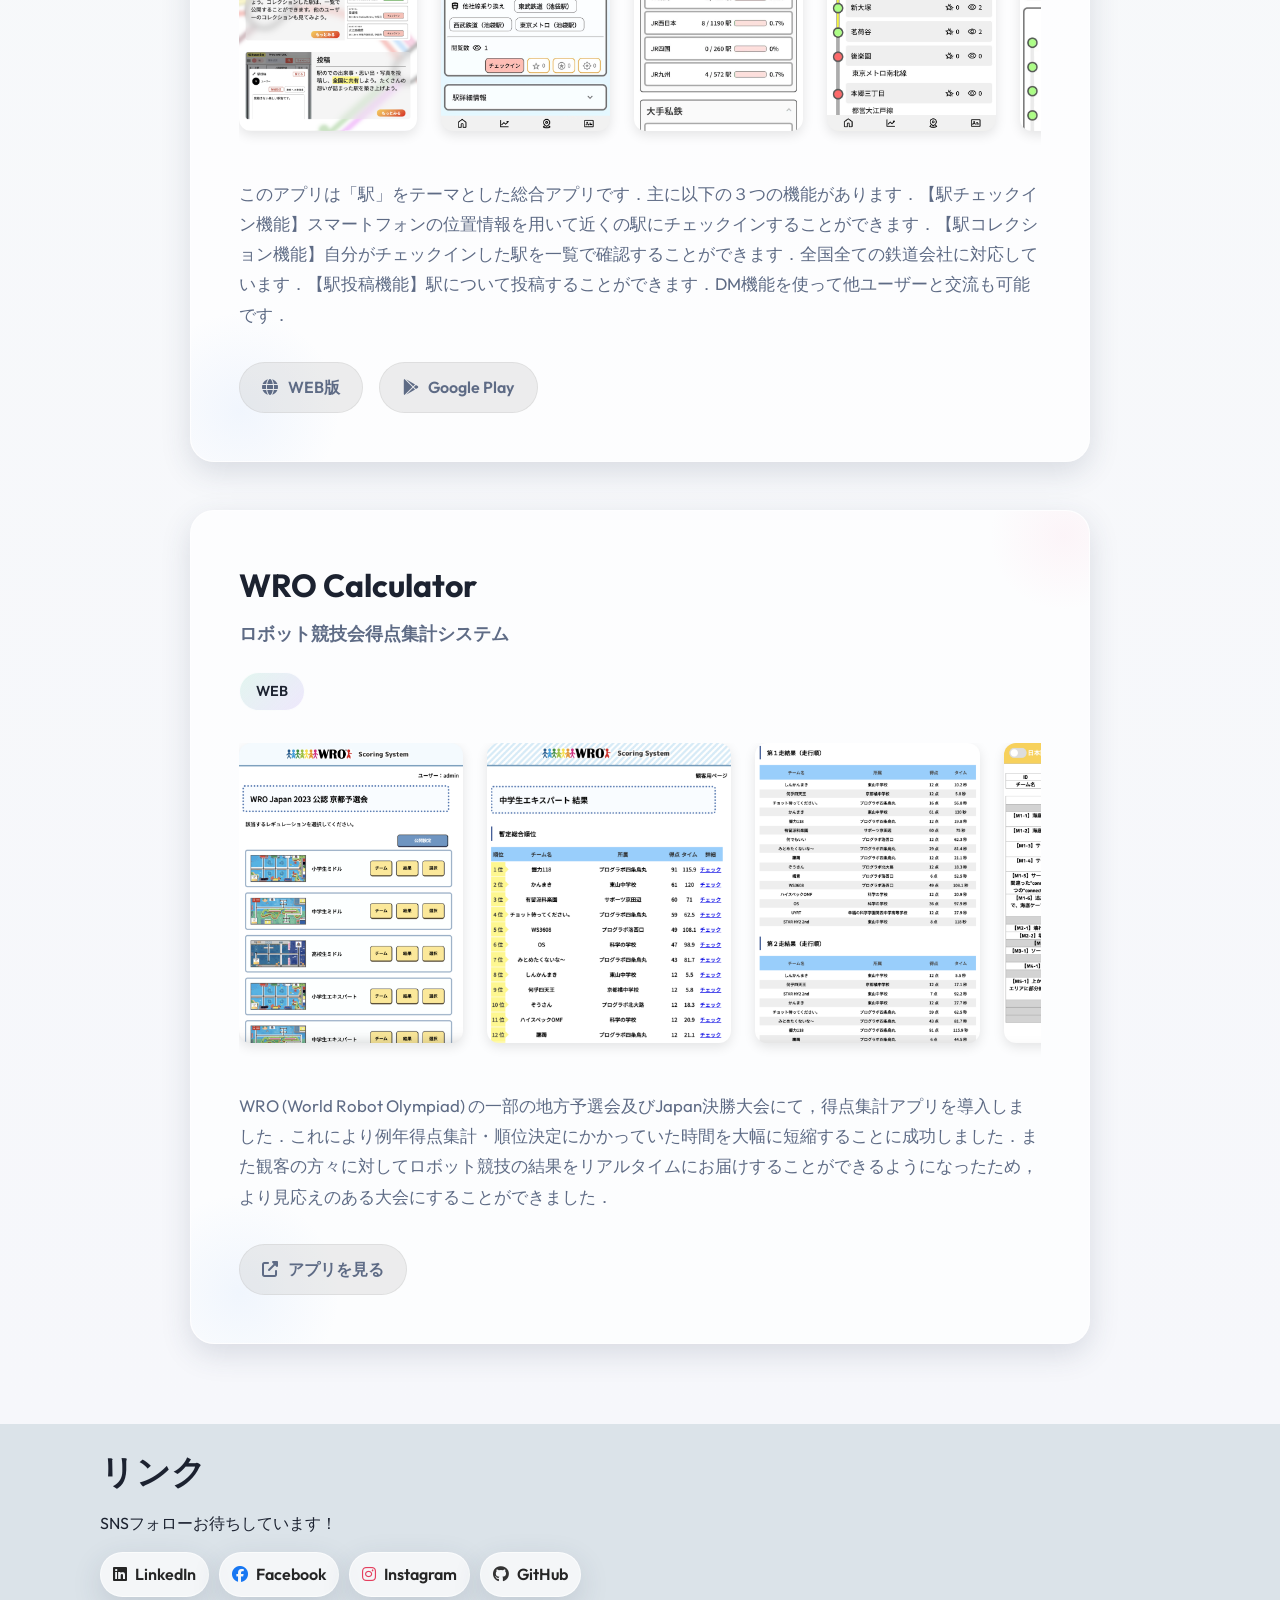
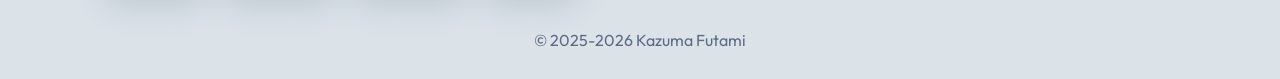
==== commit b88a70a1: "apr26 update" ====
--- a/portfolio.html
+++ b/portfolio.html
@@ -140,33 +140,38 @@
     <!-- Links ----------------------------------------------->
     <section id="links" class="section section--links">
         <div class="container">
-            <h2 class="section__title" data-ja="リンク" data-en="Links">リンク</h2>
+        <h2 class="section__title" data-ja="リンク" data-en="Links">リンク</h2>
 
-            <p data-ja="SNSフォローお待ちしています！" data-en="Please follow me !!"></p>
-            <ul class="links">
-                <li>
-                    <a class="chip link sns-instagram" href="https://www.instagram.com/kazuma_f3k" target="_blank"
-                        rel="noopener">
-                        <i class="fa-brands fa-instagram"></i> Instagram
-                    </a>
-                </li>
-                <li>
-                    <a class="chip link sns-facebook" href="https://www.facebook.com/profile.php?id=61580060428258"
-                        target="_blank" rel="noopener">
-                        <i class="fa-brands fa-facebook"></i> Facebook
-                    </a>
-                </li>
-                <!-- <li>
+        <p data-ja="SNSフォローお待ちしています！" data-en="Please follow me !!"></p>
+        <ul class="links">
+            <li>
+            <a class="chip link sns-linkedin" href="https://www.linkedin.com/in/f3k/" target="_blank" rel="noopener">
+                <i class="fa-brands fa-linkedin"></i> LinkedIn
+            </a>
+            </li>
+            
+            <li>
+            <a class="chip link sns-facebook" href="https://www.facebook.com/profile.php?id=61580060428258"
+                target="_blank" rel="noopener">
+                <i class="fa-brands fa-facebook"></i> Facebook
+            </a>
+            </li>
+            <li>
+            <a class="chip link sns-instagram" href="https://www.instagram.com/kazuma_f3k" target="_blank" rel="noopener">
+                <i class="fa-brands fa-instagram"></i> Instagram
+            </a>
+            </li>
+            <!-- <li>
             <a class="chip link sns-x" href="https://x.com/yourname" target="_blank" rel="noopener">
                 <i class="fa-brands fa-x-twitter"></i> X (Twitter)
             </a>
             </li> -->
-                <li>
-                    <a class="chip link sns-github" href="https://github.com/f3k-dev" target="_blank" rel="noopener">
-                        <i class="fa-brands fa-github"></i> GitHub
-                    </a>
-                </li>
-            </ul>
+            <li>
+            <a class="chip link sns-github" href="https://github.com/f3k-dev" target="_blank" rel="noopener">
+                <i class="fa-brands fa-github"></i> GitHub
+            </a>
+            </li>
+        </ul>
         </div>
     </section>
 
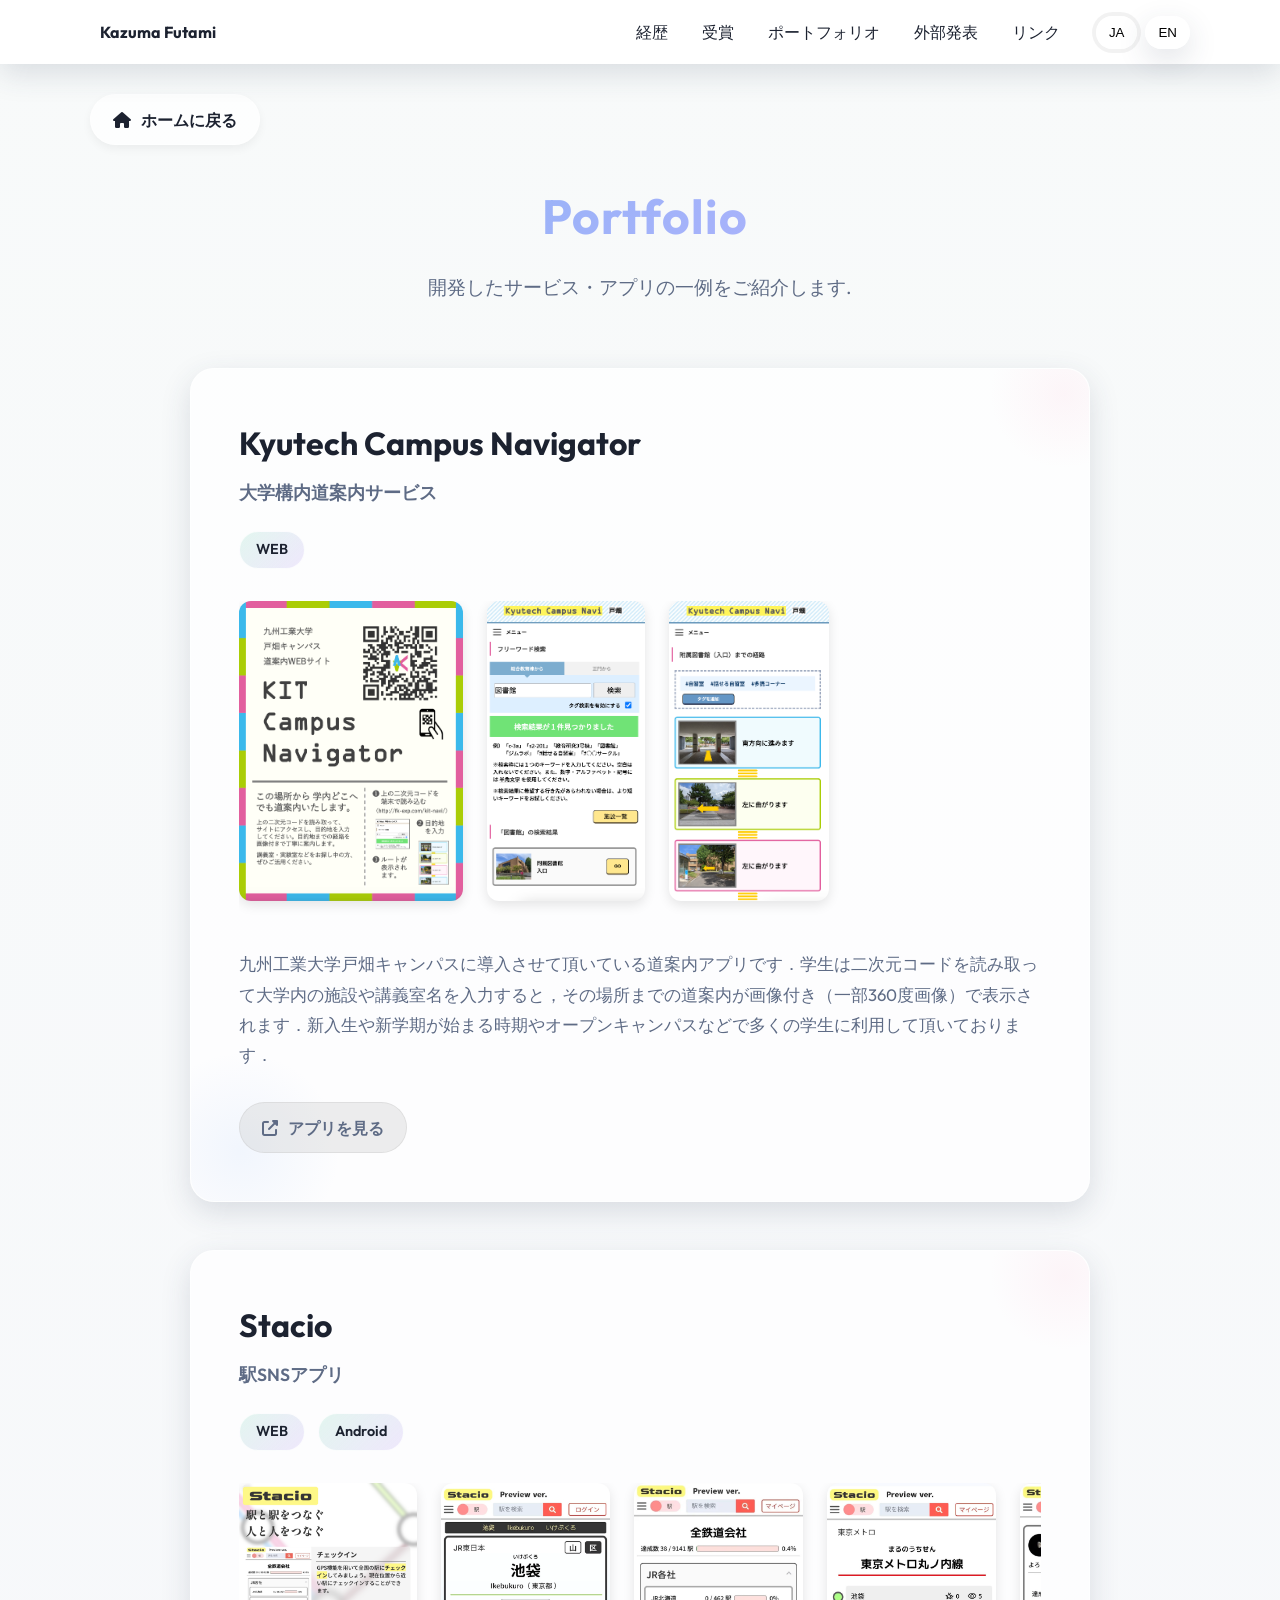
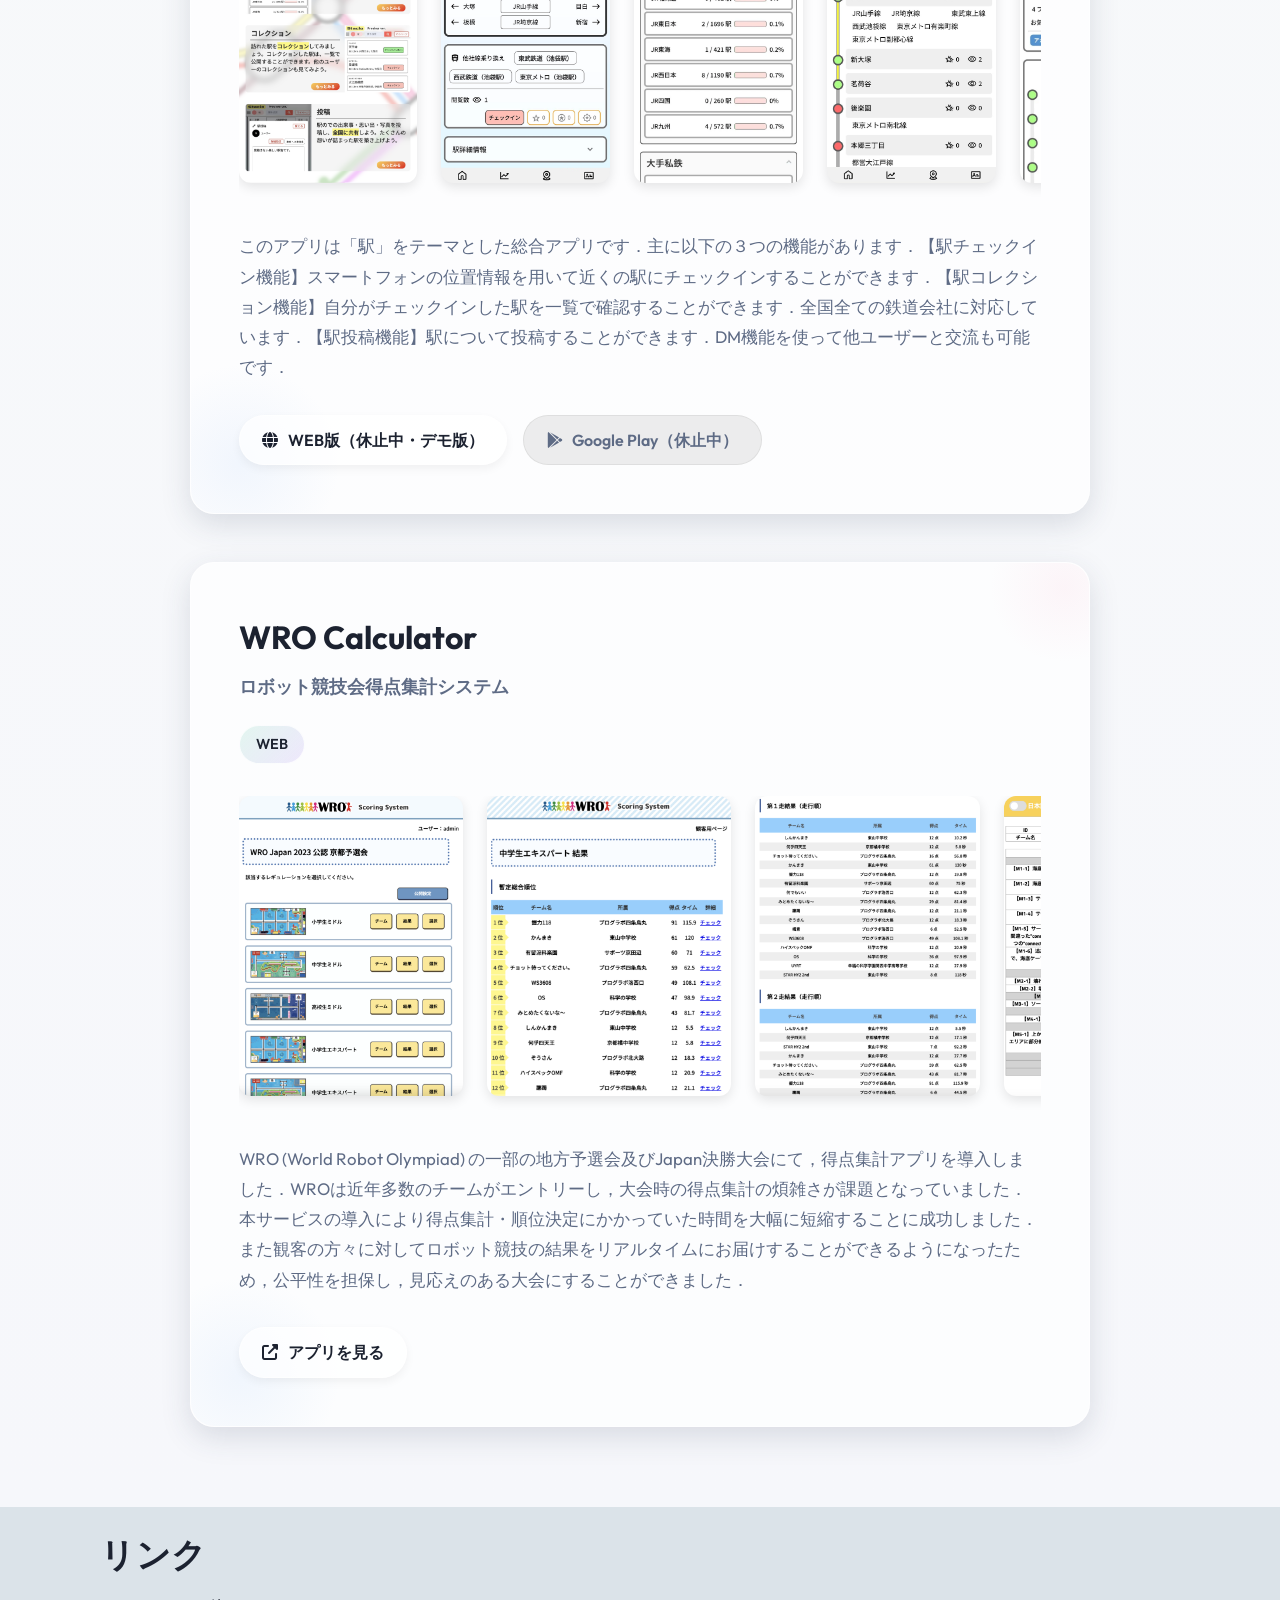
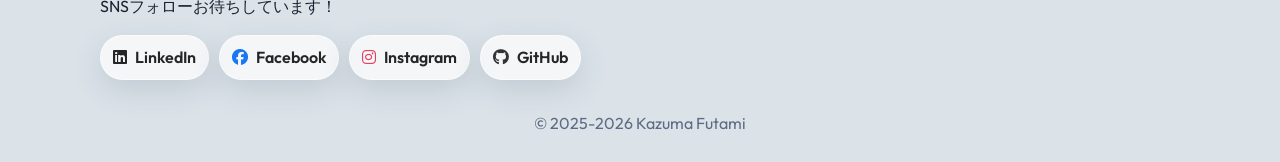
==== commit 8d1616b9: "add: video page" ====
--- a/portfolio.html
+++ b/portfolio.html
@@ -22,11 +22,10 @@
                 <span class="brand__name" data-en="Kazuma Futami"></span>
             </a>
             <nav class="nav">
-                <a href="index.html#about" data-ja="プロフィール" data-en="Profile"></a>
                 <a href="index.html#experience" data-ja="経歴" data-en="Experience">経歴</a>
                 <a href="index.html#awards" data-ja="受賞" data-en="Awards">受賞</a>
                 <a href="index.html#portfolio" data-ja="ポートフォリオ" data-en="Portfolio">ポートフォリオ</a>
-                <a href="index.html#publications" data-ja="研究論文" data-en="Publications">研究論文</a>
+                <a href="index.html#publications" data-ja="外部発表" data-en="Publications">外部発表</a>
                 <a href="index.html#links" data-ja="リンク" data-en="Links">リンク</a>
             </nav>
             <div class="lang-switch">
@@ -38,6 +37,12 @@
 
     <section class="section section--portfolio-page">
         <div class="container">
+            <div class="back-home animated-item" data-animation="fade-in-up" data-delay="0.05s" style="margin-bottom: 2rem;">
+                <a href="index.html" class="pill-link">
+                    <i class="fa-solid fa-house"></i>
+                    <span data-ja="ホームに戻る" data-en="Back to Home"></span>
+                </a>
+            </div>
             <div class="portfolio-header animated-item" data-animation="fade-in-up" data-delay="0.1s">
                 <h1 class="section__title" data-ja="Portfolio" data-en="Portfolio"></h1>
                 <p class="lead" data-ja="開発したサービス・アプリの一例をご紹介します."
@@ -95,12 +100,12 @@
                             data-en="This is a comprehensive app themed around 'stations'. It mainly features the following three functions: [Station Check-in] You can check in at nearby stations using your smartphone's location information. [Station Collection] You can view a list of stations you have checked in at. It supports all railway companies nationwide. [Station Post] You can post about stations and interact with other users via the direct message function.">
                         </p>
                         <div class="project-links">
-                            <a href="https://stacio.jp/home" target="_blank" rel="noopener"
-                                class="pill-link disabled"><i class="fa-solid fa-globe"></i> WEB版</a>
+                            <a href="http://153.127.42.103/home" target="_blank" rel="noopener"
+                                class="pill-link"><i class="fa-solid fa-globe"></i> WEB版（休止中・デモ版）</a>
                             <a href="https://play.google.com/store/apps/details?id=jp.stacio.twa" target="_blank"
                                 rel="noopener" class="pill-link disabled"><i class="fa-brands fa-google-play"></i>
                                 Google
-                                Play</a>
+                                Play（休止中）</a>
                         </div>
                     </div>
                 </article>
@@ -121,11 +126,11 @@
                             <img src="assets/portfolio/wro4.png" alt="WRO Calculator Screenshot 4">
                         </div>
                         <p class="project-desc"
-                            data-ja="WRO (World Robot Olympiad) の一部の地方予選会及びJapan決勝大会にて，得点集計アプリを導入しました．これにより例年得点集計・順位決定にかかっていた時間を大幅に短縮することに成功しました．また観客の方々に対してロボット競技の結果をリアルタイムにお届けすることができるようになったため，より見応えのある大会にすることができました．"
+                            data-ja="WRO (World Robot Olympiad) の一部の地方予選会及びJapan決勝大会にて，得点集計アプリを導入しました．WROは近年多数のチームがエントリーし，大会時の得点集計の煩雑さが課題となっていました．本サービスの導入により得点集計・順位決定にかかっていた時間を大幅に短縮することに成功しました．また観客の方々に対してロボット競技の結果をリアルタイムにお届けすることができるようになったため，公平性を担保し，見応えのある大会にすることができました．"
                             data-en="We introduced a score calculation app at some regional qualifiers and the Japan finals of the WRO (World Robot Olympiad). This successfully and significantly reduced the time conventionally required for score aggregation and ranking determination. Furthermore, by delivering the results of the robotics competition to the audience in real-time, we were able to make the tournament even more spectacular.">
                         </p>
                         <div class="project-links">
-                            <a href="#" target="_blank" rel="noopener" class="pill-link disabled">
+                            <a href="https://calchub.jp/wro_calc/audience/home" target="_blank" rel="noopener" class="pill-link">
                                 <i class="fa-solid fa-external-link-alt"></i> アプリを見る
                             </a>
                         </div>
--- a/styles/portfolio.css
+++ b/styles/portfolio.css
@@ -138,7 +138,7 @@
 .section--portfolio-page {
     background: linear-gradient(180deg, rgba(228, 236, 236, 0.268), rgba(246, 247, 251, 1));
     min-height: calc(100vh - 120px);
-    padding-top: 60px;
+    padding-top: 30px;
     padding-bottom: 80px;
 }
 
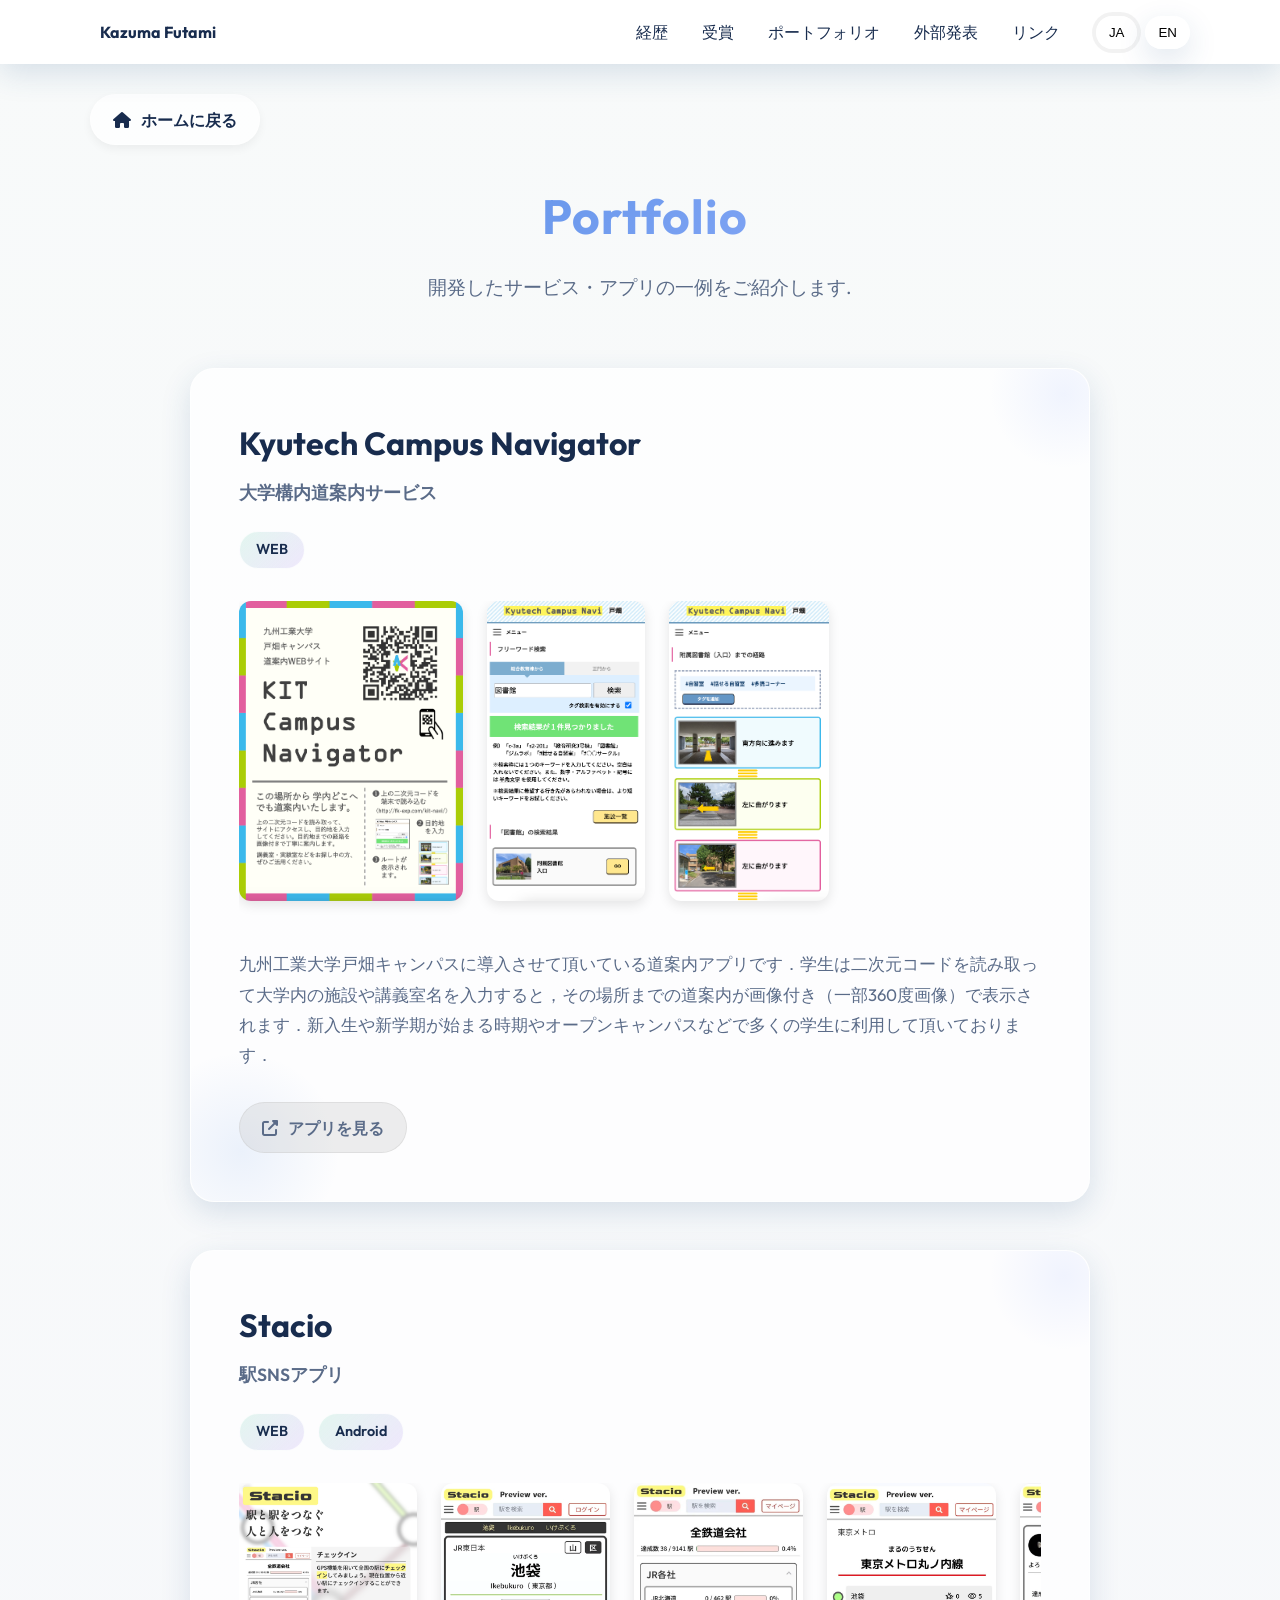
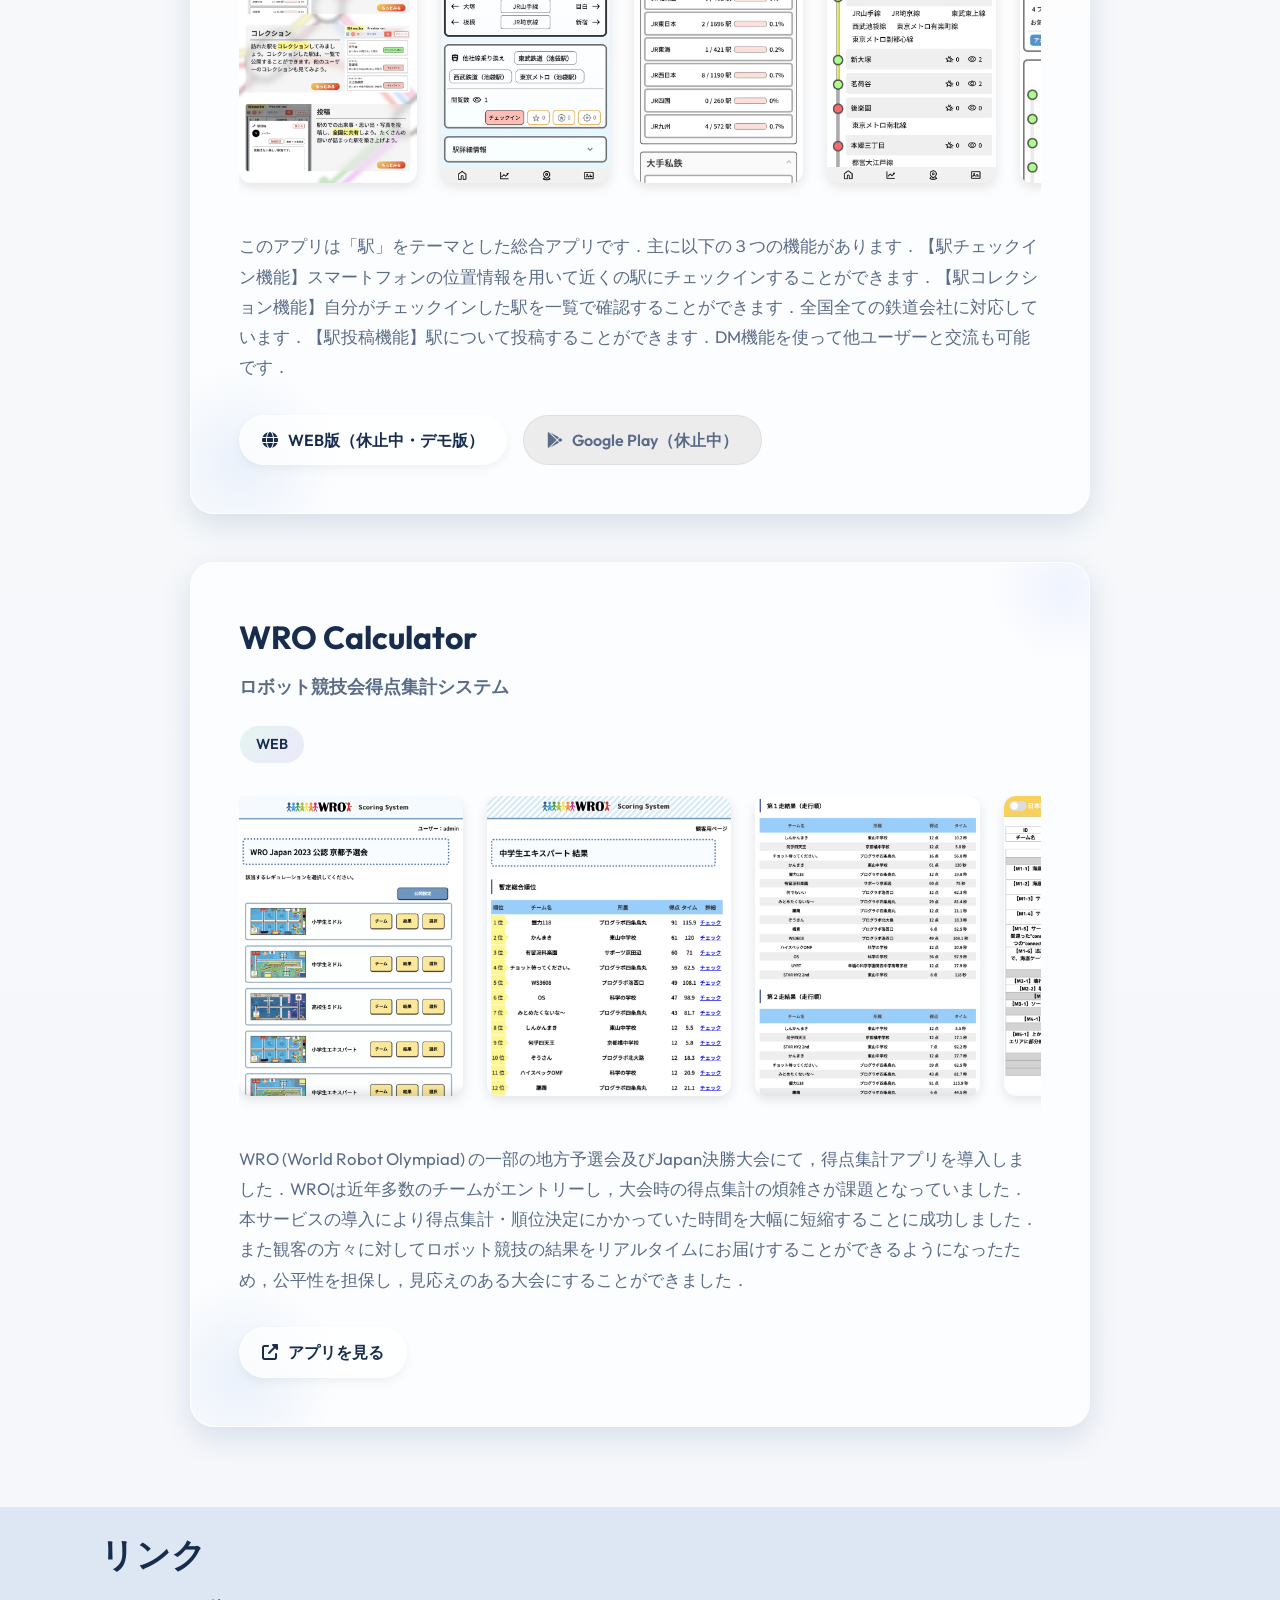
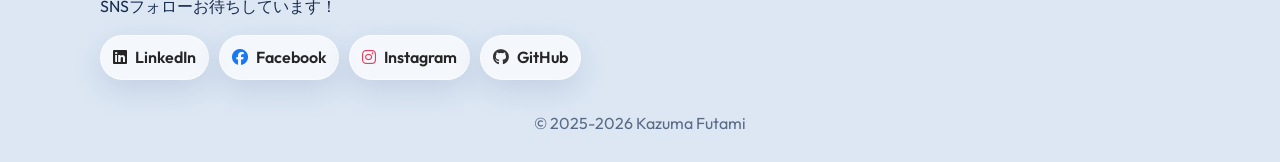
==== commit 6ef85442: "fix: design" ====
--- a/portfolio.html
+++ b/portfolio.html
@@ -73,7 +73,7 @@
                         <div class="project-links">
                             <a href="http://fk-exp.com/kyutech-navi/guide" target="_blank" rel="noopener"
                                 class="pill-link disabled">
-                                <i class="fa-solid fa-external-link-alt"></i> アプリを見る
+                                <i class="fa-solid fa-external-link-alt"></i> <span data-ja="アプリを見る" data-en="View App"></span>
                             </a>
                         </div>
                     </div>
@@ -101,11 +101,10 @@
                         </p>
                         <div class="project-links">
                             <a href="http://153.127.42.103/home" target="_blank" rel="noopener"
-                                class="pill-link"><i class="fa-solid fa-globe"></i> WEB版（休止中・デモ版）</a>
+                                class="pill-link"><i class="fa-solid fa-globe"></i> <span data-ja="WEB版（休止中・デモ版）" data-en="Web (Paused / Demo)"></span></a>
                             <a href="https://play.google.com/store/apps/details?id=jp.stacio.twa" target="_blank"
                                 rel="noopener" class="pill-link disabled"><i class="fa-brands fa-google-play"></i>
-                                Google
-                                Play（休止中）</a>
+                                <span data-ja="Google Play（休止中）" data-en="Google Play (Paused)"></span></a>
                         </div>
                     </div>
                 </article>
@@ -131,7 +130,7 @@
                         </p>
                         <div class="project-links">
                             <a href="https://calchub.jp/wro_calc/audience/home" target="_blank" rel="noopener" class="pill-link">
-                                <i class="fa-solid fa-external-link-alt"></i> アプリを見る
+                                <i class="fa-solid fa-external-link-alt"></i> <span data-ja="アプリを見る" data-en="View App"></span>
                             </a>
                         </div>
                     </div>
--- a/styles/main.css
+++ b/styles/main.css
@@ -1,25 +1,34 @@
 :root{
-  --bg: #f6f7fb;
-  --text: #1c2230;
-  --muted: #5e6b85;
+  --bg: #f2f7fd;           /* 青みのある白 */
+  --text: #182c4e;         /* 濃紺（heroの名前と統一） */
+  --muted: #5a6b88;        /* ブルーグレー */
 
-  --primary: #86b3f4;      /* 淡い青 */
-  --accent: #f7a6c2;       /* 淡いピンク */
-  --mint: #a8e6cf;         /* ミント */
-  --sun: #ffd3b6;          /* サンセット */
-  --iris: #bdb2ff;         /* ラベンダー */
+  /* === Blue system（heroの青を基調） === */
+  --navy: #244e88;         /* hero deep blue（アンカー） */
+  --primary: #4a87e0;      /* メインの青 */
+  --primary-light: #86b3f4;/* 淡い青 */
+  --sky: #cfe3ff;          /* hero light blue */
+
+  /* === Accents（青に馴染む同系アクセント・控えめに使用） === */
+  --accent: #7c9cff;       /* ペリウィンクル */
+  --iris: #9db4ff;         /* 青みのラベンダー */
+  --cyan: #6fd0e6;         /* やわらかいティール */
+
+  /* legacy aliases（青へ寄せて再定義） */
+  --mint: var(--cyan);
+  --sun: var(--sky);
 
   --grad-1: linear-gradient(135deg, var(--primary), var(--iris));
-  --grad-2: linear-gradient(135deg, #f2fffa, var(--sun));
+  --grad-2: linear-gradient(135deg, #eaf3ff, var(--sky));
 
-  --grad-3: linear-gradient(180deg, #244e88, #cfe3ff);
-  --grad-4: linear-gradient(180deg, #cfe3ff, #cfebff);
+  --grad-3: linear-gradient(180deg, var(--navy), var(--sky));
+  --grad-4: linear-gradient(180deg, var(--sky), #eaf4ff);
   --glass-bg: rgba(255, 255, 255, 0.68);
   --glass-border: rgba(255,255,255,0.6);
 
   --container: 1100px;
   --radius: 18px;
-  --shadow: 0 10px 30px rgba(44,61,88,.15);
+  --shadow: 0 10px 30px rgba(36,78,136,.15);
 }
 
 *{box-sizing: border-box}
@@ -29,8 +38,8 @@
   color: var(--text);
   /* background:
     radial-gradient(60% 40% at 10% 10%, rgba(134,179,244,.25), transparent 60%),
-    radial-gradient(50% 40% at 90% 20%, rgba(183, 148, 244, .22), transparent 60%),
-    radial-gradient(30% 30% at 50% 100%, rgba(168, 230, 207, .20), transparent 60%),
+    radial-gradient(50% 40% at 90% 20%, rgba(157, 180, 255, .22), transparent 60%),
+    radial-gradient(30% 30% at 50% 100%, rgba(111, 208, 230, .20), transparent 60%),
     var(--bg); */
   line-height: 1.65;
 }
@@ -41,11 +50,10 @@
 .container{width:min(100% - 2rem, var(--container)); margin-inline:auto}
 .section{padding: 20px 0}
 .section--hero{padding-top: 40px; padding-bottom: 40px; background: var(--grad-3)}
-.section--about{padding-top: 40px; padding-bottom: 40px; background: linear-gradient(90deg, rgba(228, 236, 236, 0.268), rgba(179, 153, 200, 0.146))}
-.section--awards{background: linear-gradient(175deg, #f6fff8, #fff2cd)}
-.section--links{background: #dbe3e9;}
-/* .section--yellow{background: linear-gradient(135deg, rgba(197, 237, 158, 0.527), rgba(255, 199, 142, 0.406))} */
-.section--experience{background: linear-gradient(180deg, rgba(202, 244, 255, 0.762), rgba(72, 84, 255, 0.406))}
+.section--about{padding-top: 40px; padding-bottom: 40px; background: linear-gradient(160deg, rgba(207, 227, 255, 0.45), rgba(242, 247, 253, 0.6))}
+.section--awards{background: linear-gradient(160deg, #f4f8ff 0%, #faf6ee 100%)}
+.section--links{background: #dde7f4;}
+.section--experience{background: linear-gradient(180deg, rgba(207, 227, 255, 0.7), rgba(74, 135, 224, 0.35))}
 
 .section__title{
   font-size: clamp(26px, 3.2vw, 34px);
@@ -91,7 +99,7 @@
 
 
 /* Footer */
-.footer{padding: 10px 0; text-align:center; color: var(--muted); background: #dbe3e9;}
+.footer{padding: 10px 0; text-align:center; color: var(--muted); background: #dde7f4;}
 .footer p{margin-top: 0;}
 
 /* Responsive */
--- a/styles/portfolio.css
+++ b/styles/portfolio.css
@@ -1,6 +1,14 @@
+.section--portfolio,
+.section--portfolio-page {
+    --primary: #4a87e0;   /* メインブルー */
+    --accent: #7c9cff;    /* ペリウィンクル */
+    --iris: #9db4ff;      /* 青みラベンダー */
+    --grad-1: linear-gradient(135deg, var(--primary), var(--iris));
+}
+
 /* Portfolio Section (Main Page Cover) */
 .section--portfolio {
-    background: linear-gradient(135deg, rgba(168, 230, 207, 0.4), rgba(183, 148, 244, 0.3));
+    background: linear-gradient(135deg, rgba(207, 227, 255, 0.5), rgba(157, 180, 255, 0.25));
 }
 
 .portfolio-cover {
@@ -52,7 +60,7 @@
 
 .portfolio-btn:hover {
     transform: translateY(-3px);
-    box-shadow: 0 10px 25px rgba(183, 148, 244, 0.3);
+    box-shadow: 0 10px 25px rgba(74, 135, 224, 0.3);
     background: #fff;
 }
 
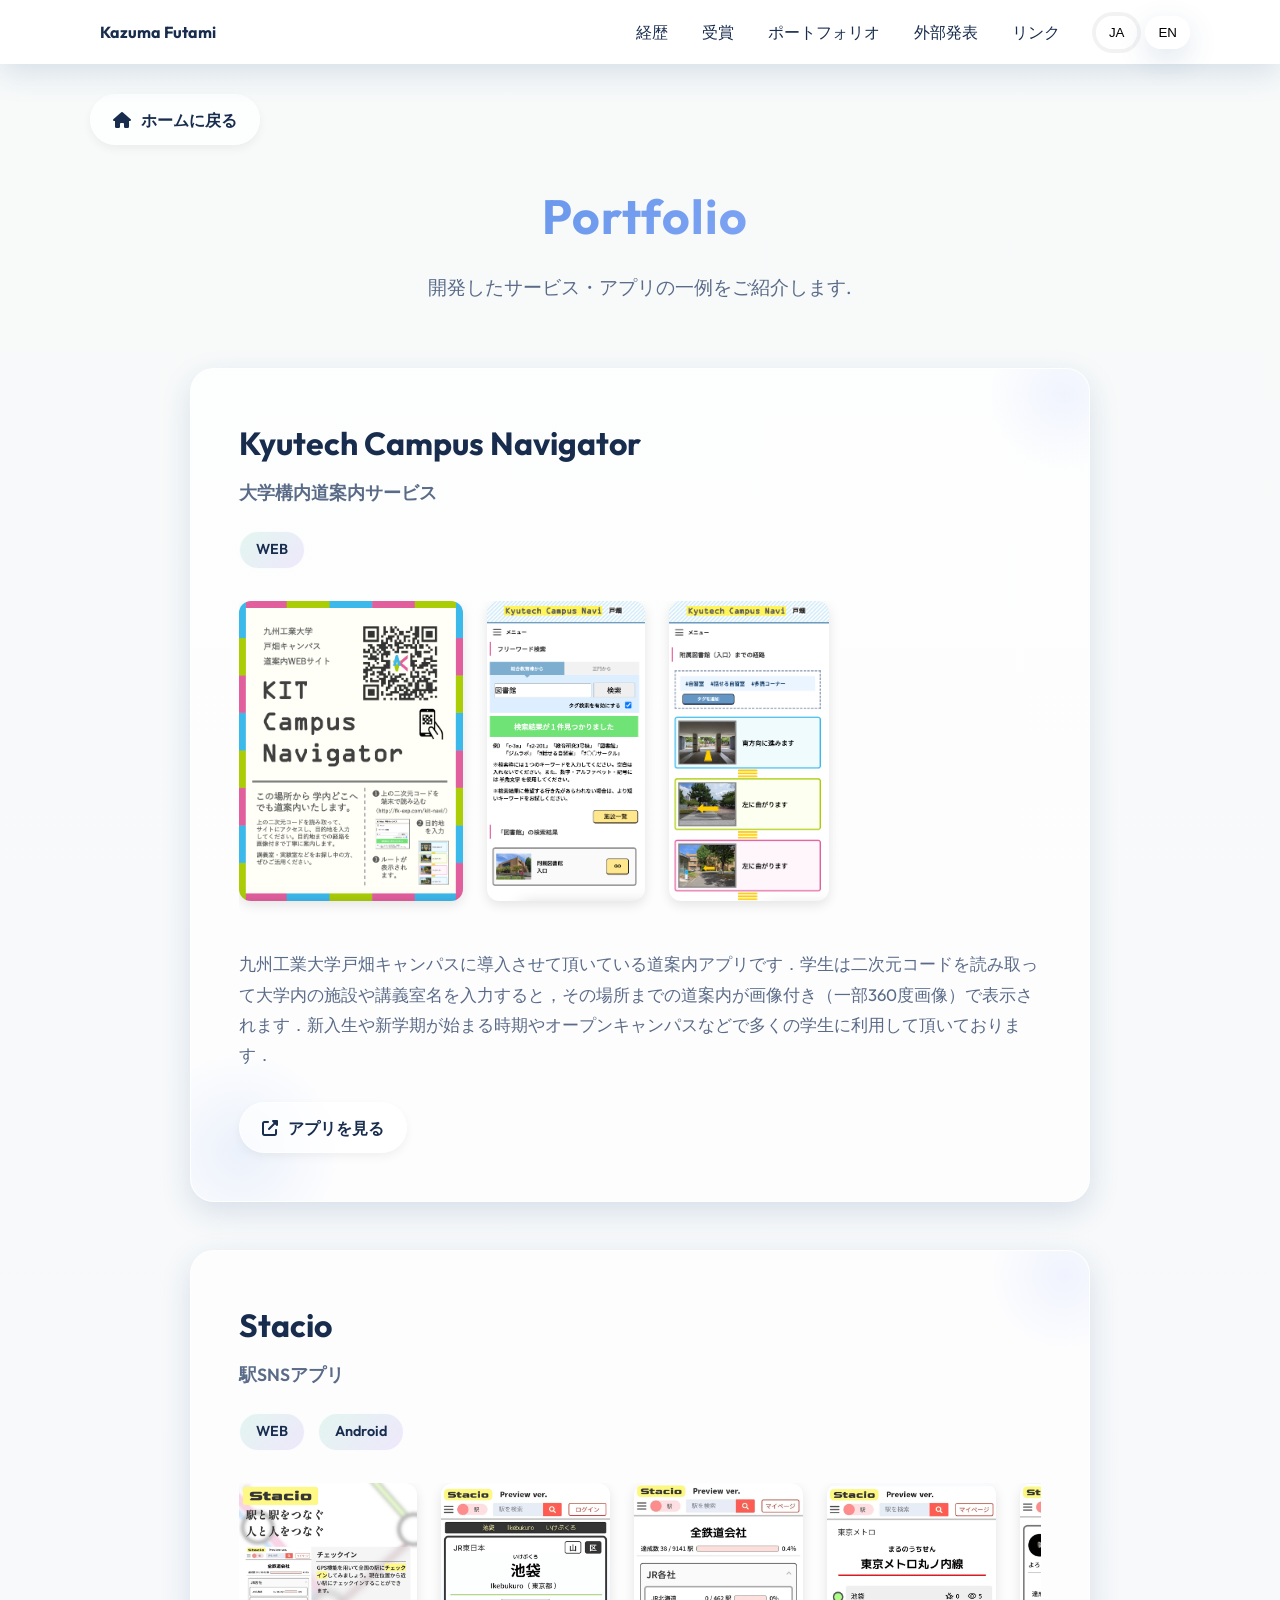
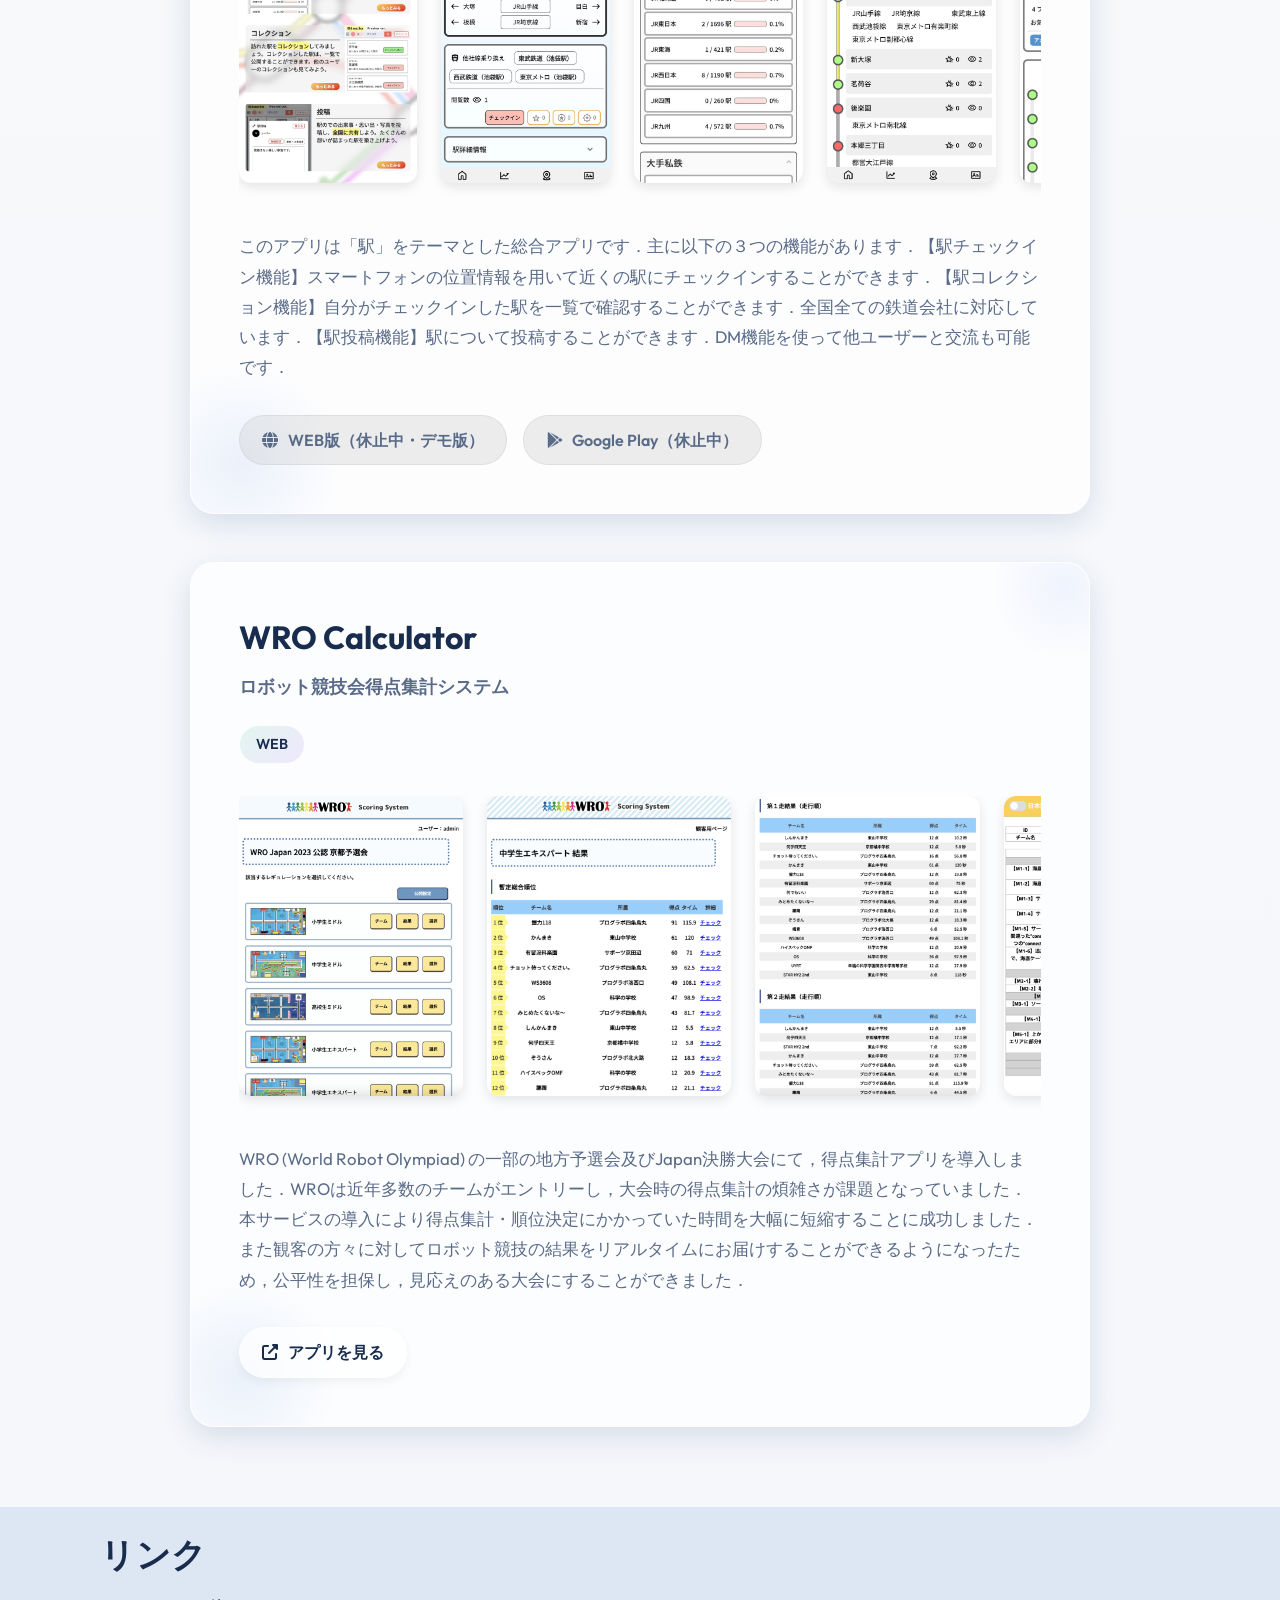
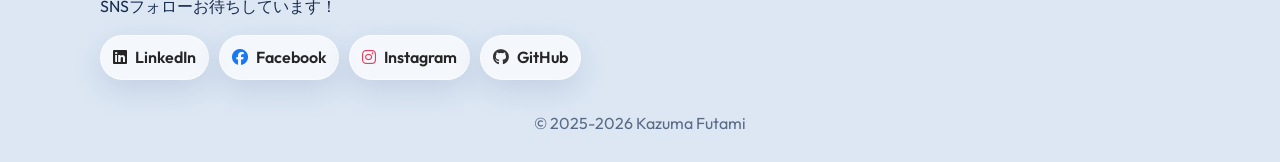
==== commit 426c9250: "update" ====
--- a/portfolio.html
+++ b/portfolio.html
@@ -71,8 +71,8 @@
                             data-en="This is a navigation app currently introduced at the Kyutech Tobata Campus. By scanning a 2D code and entering the name of a facility or lecture room, students are guided to their destination with images (including some 360-degree views). It is widely used by many students, especially freshmen, during the start of the new semester and at open campuses.">
                         </p>
                         <div class="project-links">
-                            <a href="http://fk-exp.com/kyutech-navi/guide" target="_blank" rel="noopener"
-                                class="pill-link disabled">
+                            <a href="http://fk-exp.com/kyutech-navi/" target="_blank" rel="noopener"
+                                class="pill-link">
                                 <i class="fa-solid fa-external-link-alt"></i> <span data-ja="アプリを見る" data-en="View App"></span>
                             </a>
                         </div>
@@ -101,7 +101,7 @@
                         </p>
                         <div class="project-links">
                             <a href="http://153.127.42.103/home" target="_blank" rel="noopener"
-                                class="pill-link"><i class="fa-solid fa-globe"></i> <span data-ja="WEB版（休止中・デモ版）" data-en="Web (Paused / Demo)"></span></a>
+                                class="pill-link  disabled"><i class="fa-solid fa-globe"></i> <span data-ja="WEB版（休止中・デモ版）" data-en="Web (Paused / Demo)"></span></a>
                             <a href="https://play.google.com/store/apps/details?id=jp.stacio.twa" target="_blank"
                                 rel="noopener" class="pill-link disabled"><i class="fa-brands fa-google-play"></i>
                                 <span data-ja="Google Play（休止中）" data-en="Google Play (Paused)"></span></a>
